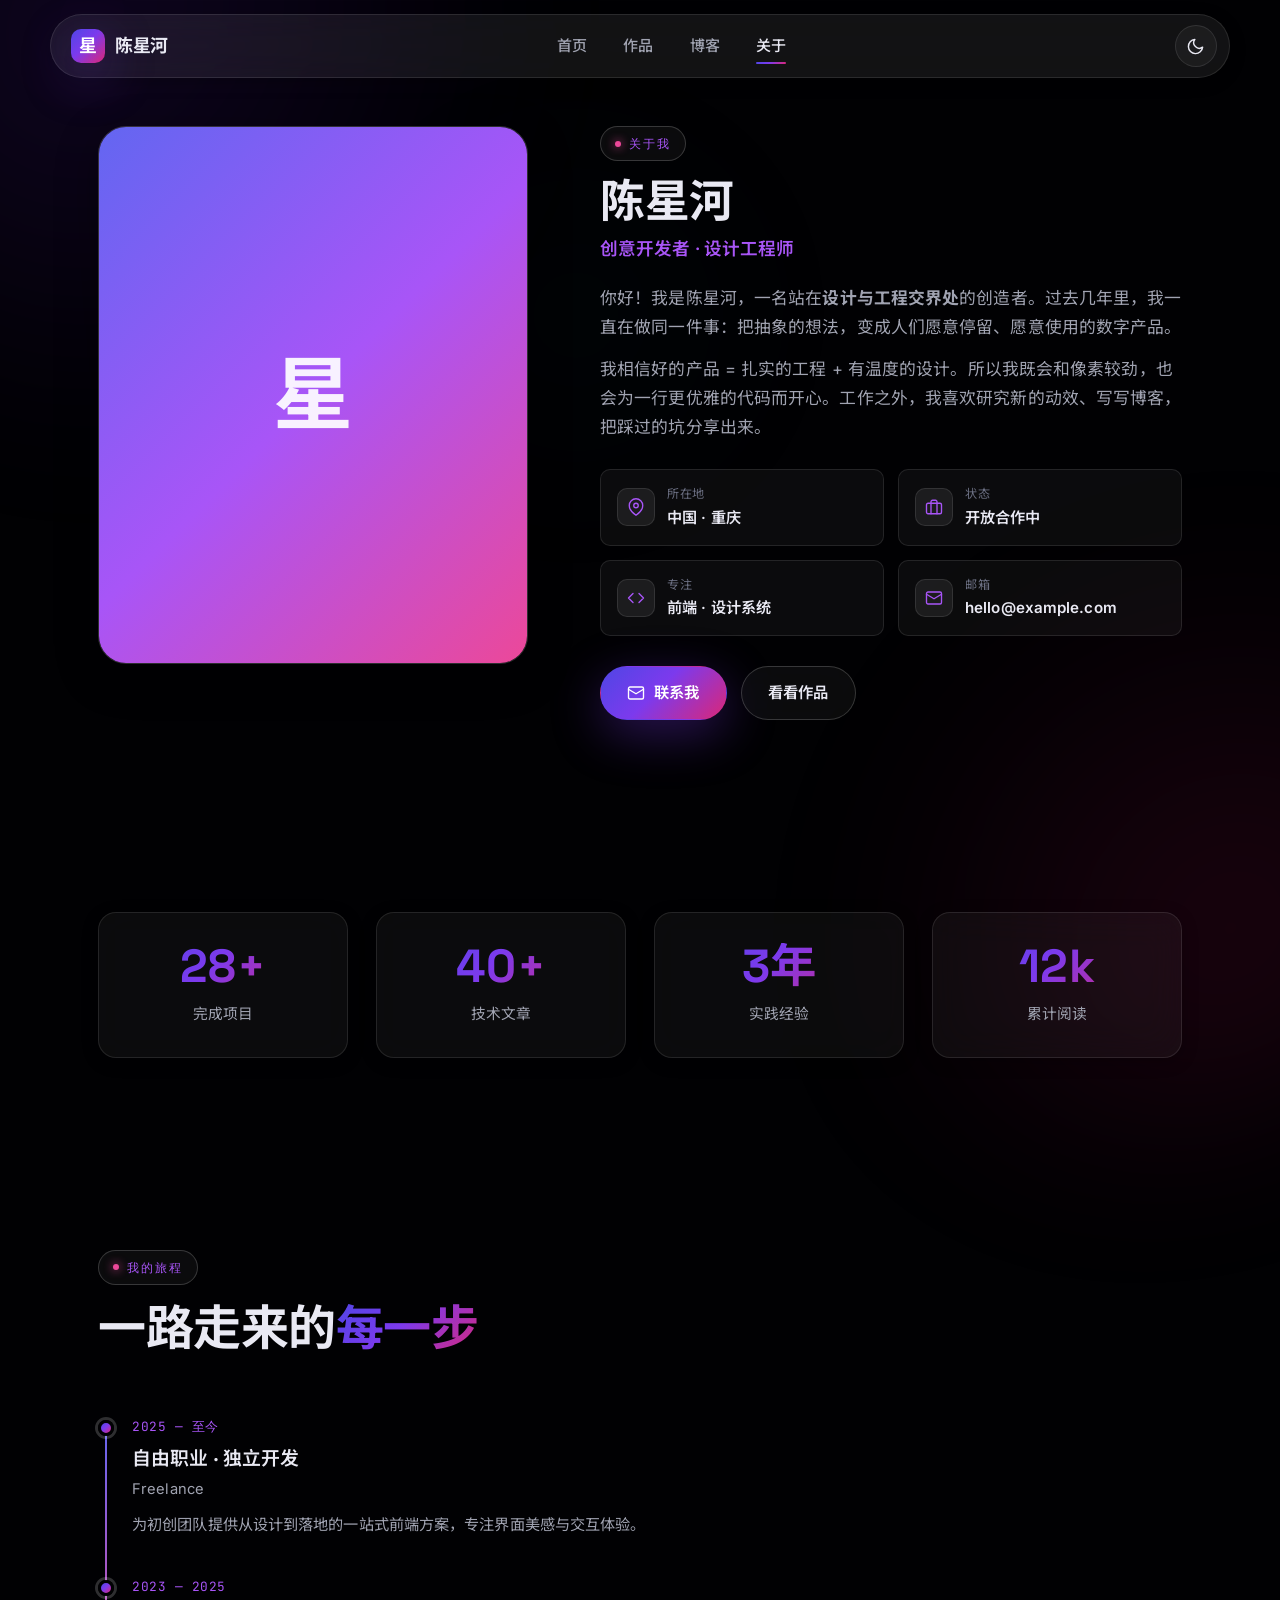
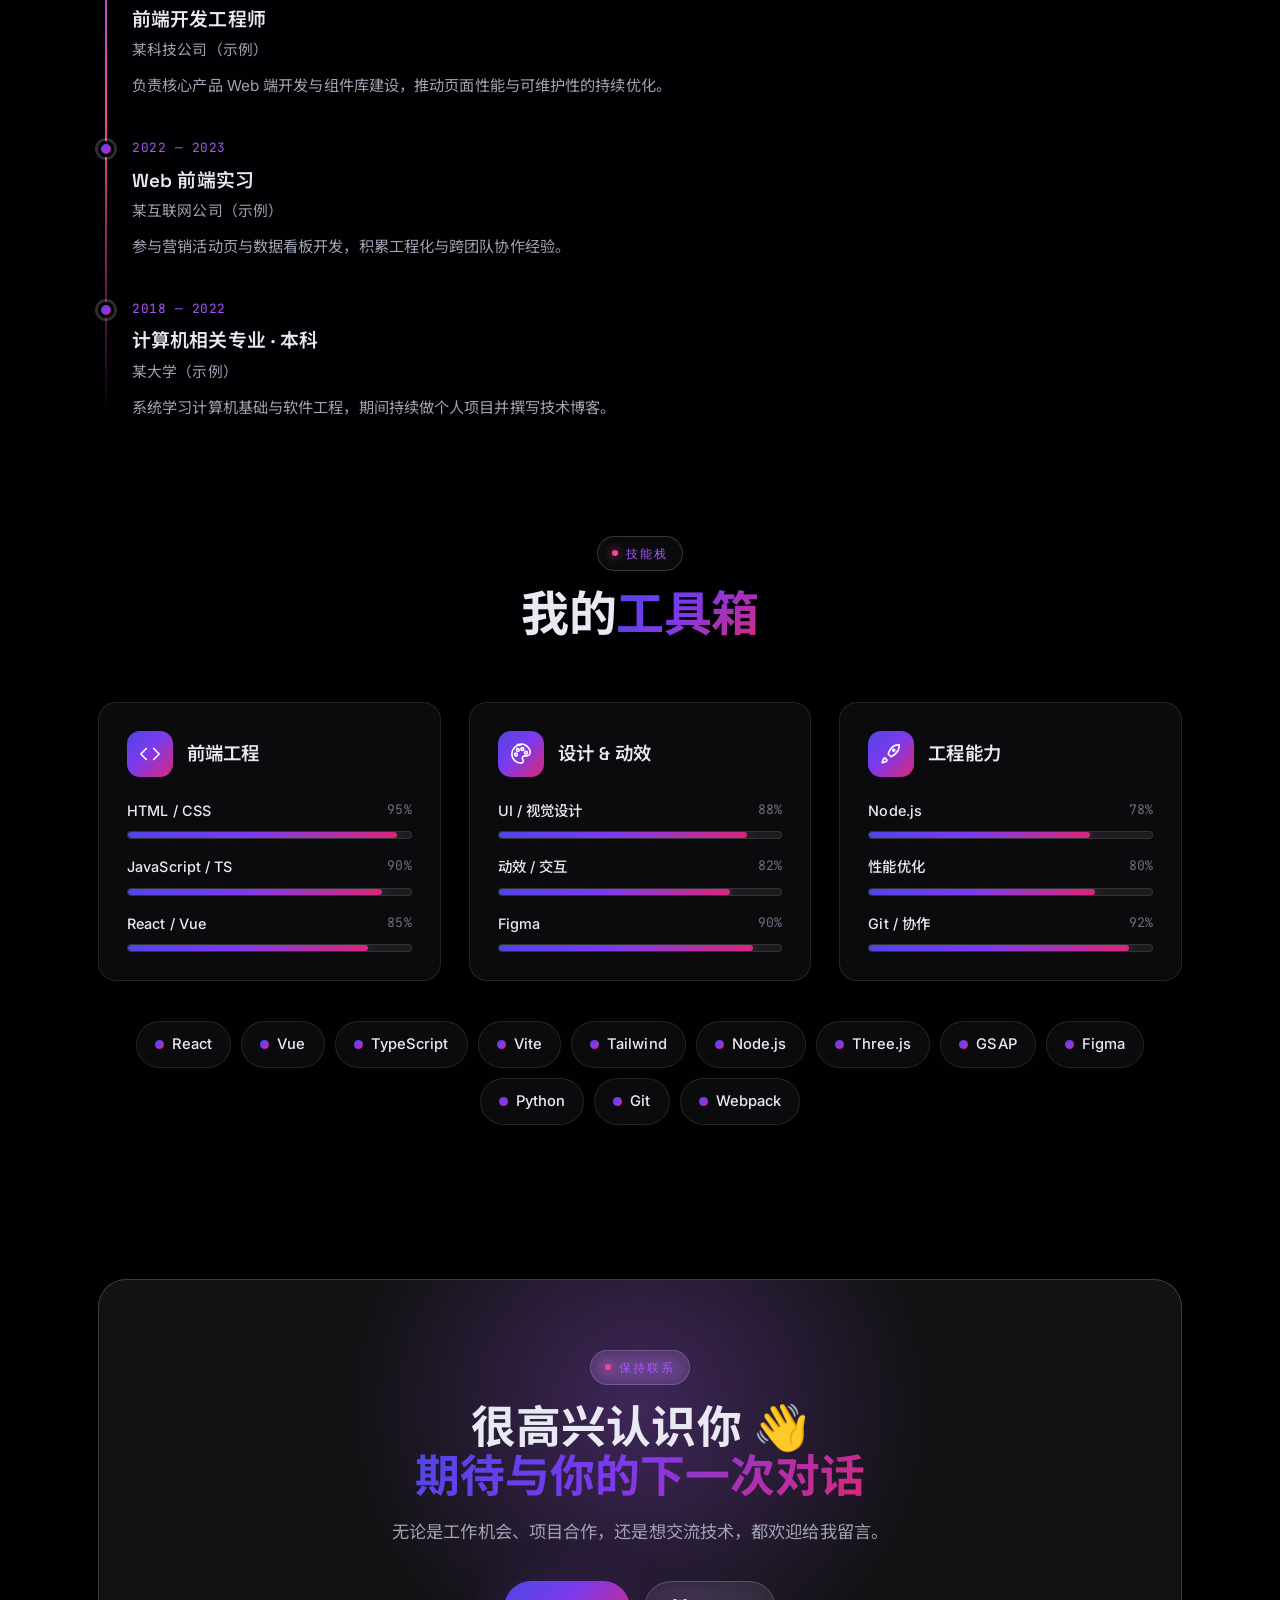
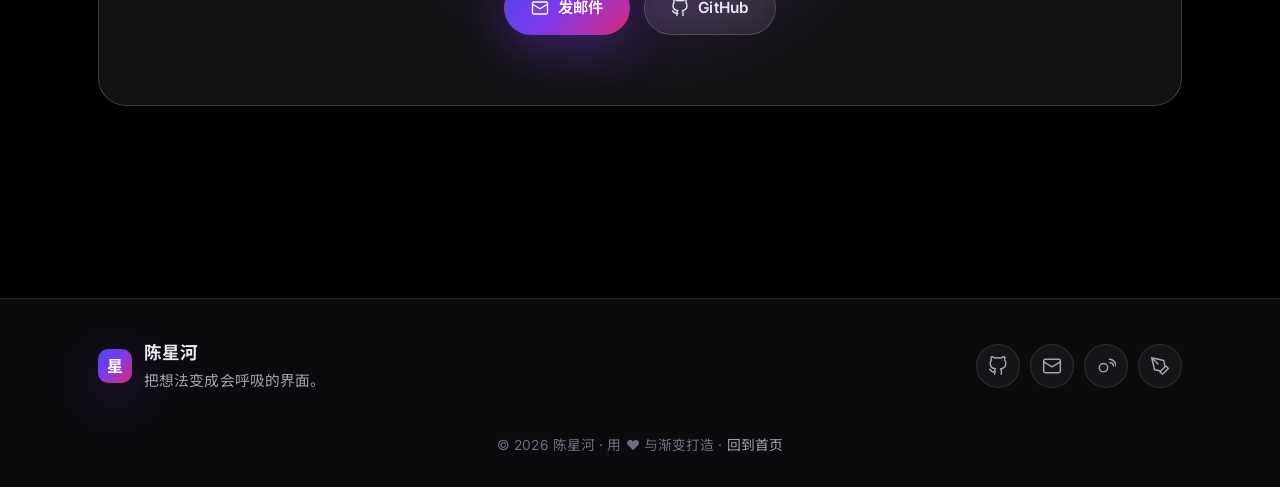
==== about.html @ 420e7c17 "feat: 个人博客与作品集网站（现代渐变·毛玻璃，亮/暗双主题）" ====
<!DOCTYPE html>
<html lang="zh-CN">
<head>
  <meta charset="UTF-8" />
  <meta name="viewport" content="width=device-width, initial-scale=1.0" />
  <title>关于 · 陈星河</title>
  <meta name="description" content="关于陈星河 —— 创意开发者与设计工程师的经历、技能与故事。" />
  <link rel="icon" href="data:image/svg+xml,%3Csvg xmlns='http://www.w3.org/2000/svg' viewBox='0 0 32 32'%3E%3Cdefs%3E%3ClinearGradient id='g' x1='0' y1='0' x2='1' y2='1'%3E%3Cstop offset='0' stop-color='%236366f1'/%3E%3Cstop offset='.5' stop-color='%23a855f7'/%3E%3Cstop offset='1' stop-color='%23ec4899'/%3E%3C/linearGradient%3E%3C/defs%3E%3Crect width='32' height='32' rx='8' fill='url(%23g)'/%3E%3Cpath d='M16 7l2.3 6.2L24.5 15l-6.2 2.3L16 23.5l-2.3-6.2L7.5 15z' fill='white'/%3E%3C/svg%3E" />
  <link rel="preconnect" href="https://fonts.googleapis.com" />
  <link rel="preconnect" href="https://fonts.gstatic.com" crossorigin />
  <link href="https://fonts.googleapis.com/css2?family=Space+Grotesk:wght@400;500;600;700&family=Inter:wght@400;500;600;700&family=JetBrains+Mono:wght@400;500&family=Noto+Sans+SC:wght@400;500;700&display=swap" rel="stylesheet" />
  <link rel="stylesheet" href="css/style.css?v=3" />
  <link rel="stylesheet" href="css/components.css?v=3" />
  <script>(function(){try{if(localStorage.getItem('theme')==='light'){document.documentElement.setAttribute('data-theme','light');}}catch(e){}})();</script>
</head>
<body>
  <main>
    <!-- ============ 简介 ============ -->
    <section class="section page-top">
      <div class="container">
        <div class="about-grid">
          <div class="avatar-wrap reveal">
            <div class="avatar-bg"></div>
            <div class="avatar-glyph">星</div>
          </div>
          <div class="reveal" data-delay="1">
            <span class="eyebrow">关于我</span>
            <h1 class="about-name" style="margin-top:16px">陈星河</h1>
            <div class="about-role">创意开发者 · 设计工程师</div>
            <div class="about-bio">
              <p>你好！我是陈星河，一名站在<strong>设计与工程交界处</strong>的创造者。过去几年里，我一直在做同一件事：把抽象的想法，变成人们愿意停留、愿意使用的数字产品。</p>
              <p>我相信好的产品 = 扎实的工程 + 有温度的设计。所以我既会和像素较劲，也会为一行更优雅的代码而开心。工作之外，我喜欢研究新的动效、写写博客，把踩过的坑分享出来。</p>
            </div>
            <div class="about-facts">
              <div class="fact">
                <span class="fact-ico"><svg viewBox="0 0 24 24" fill="none" stroke="currentColor" stroke-width="1.8" stroke-linecap="round" stroke-linejoin="round"><path d="M21 10c0 7-9 13-9 13s-9-6-9-13a9 9 0 0118 0z"/><circle cx="12" cy="10" r="3"/></svg></span>
                <div><div class="fact-label">所在地</div><div class="fact-value">中国 · 重庆</div></div>
              </div>
              <div class="fact">
                <span class="fact-ico"><svg viewBox="0 0 24 24" fill="none" stroke="currentColor" stroke-width="1.8" stroke-linecap="round" stroke-linejoin="round"><rect x="2" y="7" width="20" height="14" rx="2"/><path d="M16 21V5a2 2 0 00-2-2h-4a2 2 0 00-2 2v16"/></svg></span>
                <div><div class="fact-label">状态</div><div class="fact-value">开放合作中</div></div>
              </div>
              <div class="fact">
                <span class="fact-ico"><svg viewBox="0 0 24 24" fill="none" stroke="currentColor" stroke-width="1.8" stroke-linecap="round" stroke-linejoin="round"><path d="M16 18l6-6-6-6M8 6l-6 6 6 6"/></svg></span>
                <div><div class="fact-label">专注</div><div class="fact-value">前端 · 设计系统</div></div>
              </div>
              <div class="fact">
                <span class="fact-ico"><svg viewBox="0 0 24 24" fill="none" stroke="currentColor" stroke-width="1.8" stroke-linecap="round" stroke-linejoin="round"><rect x="2" y="4" width="20" height="16" rx="2"/><path d="M22 7l-10 6L2 7"/></svg></span>
                <div><div class="fact-label">邮箱</div><div class="fact-value">hello@example.com</div></div>
              </div>
            </div>
            <div class="hero__cta" style="margin-top:30px">
              <a class="btn btn--primary" href="mailto:hello@example.com">
                <svg viewBox="0 0 24 24" fill="none" stroke="currentColor" stroke-width="1.8" stroke-linecap="round" stroke-linejoin="round"><rect x="2" y="4" width="20" height="16" rx="2"/><path d="M22 7l-10 6L2 7"/></svg>
                联系我
              </a>
              <a class="btn btn--ghost" href="projects.html">看看作品</a>
            </div>
          </div>
        </div>
      </div>
    </section>

    <!-- ============ 数据 ============ -->
    <section class="section section--tight">
      <div class="container">
        <div class="stats" id="stats"></div>
      </div>
    </section>

    <!-- ============ 经历时间线 ============ -->
    <section class="section">
      <div class="container">
        <div class="section-head">
          <span class="eyebrow reveal">我的旅程</span>
          <h2 class="section-title reveal" data-delay="1">一路走来的<span class="text-grad">每一步</span></h2>
        </div>
        <div class="timeline" id="timeline"></div>
      </div>
    </section>

    <!-- ============ 技能 ============ -->
    <section class="section section--tight" style="padding-top:0">
      <div class="container">
        <div class="section-head center">
          <span class="eyebrow reveal">技能栈</span>
          <h2 class="section-title reveal" data-delay="1">我的<span class="text-grad">工具箱</span></h2>
        </div>
        <div class="grid grid--3" id="skills"></div>
        <div class="chip-cloud reveal" id="stack" style="margin-top:40px;justify-content:center"></div>
      </div>
    </section>

    <!-- ============ 联系 CTA ============ -->
    <section class="section section--tight">
      <div class="container">
        <div class="cta-card reveal">
          <span class="eyebrow">保持联系</span>
          <h2 class="cta-card__title" style="margin-top:18px">很高兴认识你 👋<br /><span class="text-grad">期待与你的下一次对话</span></h2>
          <p class="cta-card__sub">无论是工作机会、项目合作，还是想交流技术，都欢迎给我留言。</p>
          <div class="cta-card__actions">
            <a class="btn btn--primary" href="mailto:hello@example.com">
              <svg viewBox="0 0 24 24" fill="none" stroke="currentColor" stroke-width="1.8" stroke-linecap="round" stroke-linejoin="round"><rect x="2" y="4" width="20" height="16" rx="2"/><path d="M22 7l-10 6L2 7"/></svg>
              发邮件
            </a>
            <a class="btn btn--ghost" href="https://github.com" target="_blank" rel="noopener">
              <svg viewBox="0 0 24 24" fill="none" stroke="currentColor" stroke-width="1.8" stroke-linecap="round" stroke-linejoin="round"><path d="M9 19c-5 1.5-5-2.5-7-3m14 6v-3.9a3.4 3.4 0 00-.9-2.6c3-.3 6.2-1.5 6.2-6.7A5.2 5.2 0 0019.9 5 4.9 4.9 0 0019.8 1S18.5.6 15.5 2.5a13.4 13.4 0 00-7 0C5.5.6 4.2 1 4.2 1A4.9 4.9 0 004.1 5 5.2 5.2 0 002.7 8.6c0 5.2 3.2 6.4 6.2 6.7a3.4 3.4 0 00-.9 2.6V22"/></svg>
              GitHub
            </a>
          </div>
        </div>
      </div>
    </section>
  </main>

  <script src="js/data.js"></script>
  <script src="js/main.js"></script>
</body>
</html>
---- css/style.css ----
/* ============================================================
   style.css — 核心：设计令牌 / 基础 / 布局 / 背景 / 导航 / 页脚 / 动效
   主题：现代渐变 · 毛玻璃（Glassmorphism）
   ============================================================ */

/* ---------- 设计令牌（默认：暗色） ---------- */
:root {
  /* 品牌渐变 */
  --grad: linear-gradient(135deg, #4f46e5 0%, #7c3aed 45%, #db2777 100%);
  --grad-soft: linear-gradient(135deg, #6366f1 0%, #a855f7 50%, #ec4899 100%);
  --c-indigo: #6366f1;
  --c-violet: #a855f7;
  --c-pink: #ec4899;
  --c-cyan: #22d3ee;

  /* 背景 */
  --bg: #010103;
  --bg-2: #06060a;

  /* 文字 */
  --text: #e9e9f3;
  --text-muted: #a0a3b1;
  --text-dim: #6b6f82;

  /* 玻璃 */
  --glass-bg: rgba(255, 255, 255, 0.045);
  --glass-bg-strong: rgba(255, 255, 255, 0.07);
  --glass-border: rgba(255, 255, 255, 0.10);
  --glass-border-strong: rgba(255, 255, 255, 0.18);
  --glass-blur: 18px;

  /* 阴影 */
  --shadow-sm: 0 4px 16px rgba(0, 0, 0, 0.25);
  --shadow-md: 0 12px 40px rgba(0, 0, 0, 0.35);
  --shadow-glow: 0 14px 50px rgba(124, 58, 237, 0.35);

  /* 形状 */
  --radius-sm: 10px;
  --radius: 18px;
  --radius-lg: 28px;
  --radius-pill: 999px;

  /* 间距与节奏 */
  --container: 1180px;
  --gutter: clamp(20px, 5vw, 48px);
  --section-y: clamp(64px, 9vw, 130px);

  /* 字体 */
  --font-display: "Space Grotesk", "Noto Sans SC", system-ui, -apple-system, "Segoe UI", sans-serif;
  --font-body: "Inter", "Noto Sans SC", system-ui, -apple-system, "Segoe UI", "PingFang SC", "Microsoft YaHei", sans-serif;
  --font-mono: "JetBrains Mono", ui-monospace, "SFMono-Regular", Menlo, Consolas, monospace;

  /* 过渡 */
  --ease: cubic-bezier(0.22, 1, 0.36, 1);
  --t-fast: 0.18s var(--ease);
  --t: 0.32s var(--ease);
  --t-slow: 0.6s var(--ease);

  color-scheme: dark;
}

/* ---------- 浅色主题 ---------- */
[data-theme="light"] {
  --bg: #e6e6ec;
  --bg-2: #dadbe2;
  --text: #21232e;
  --text-muted: #565a68;
  --text-dim: #888d9b;

  --glass-bg: rgba(255, 255, 255, 0.48);
  --glass-bg-strong: rgba(255, 255, 255, 0.64);
  --glass-border: rgba(255, 255, 255, 0.75);
  --glass-border-strong: rgba(90, 80, 120, 0.18);

  --shadow-sm: 0 4px 16px rgba(60, 60, 90, 0.10);
  --shadow-md: 0 16px 44px rgba(60, 60, 90, 0.14);
  --shadow-glow: 0 16px 50px rgba(110, 90, 150, 0.18);

  color-scheme: light;
}

/* ---------- 重置 ---------- */
*,
*::before,
*::after { box-sizing: border-box; }

* { margin: 0; padding: 0; }

html { scroll-behavior: smooth; -webkit-text-size-adjust: 100%; }

@media (prefers-reduced-motion: reduce) {
  html { scroll-behavior: auto; }
  *, *::before, *::after {
    animation-duration: 0.001ms !important;
    animation-iteration-count: 1 !important;
    transition-duration: 0.001ms !important;
  }
}

body {
  font-family: var(--font-body);
  color: var(--text);
  background: var(--bg);
  line-height: 1.7;
  font-size: 16px;
  letter-spacing: 0.1px;
  -webkit-font-smoothing: antialiased;
  text-rendering: optimizeLegibility;
  min-height: 100vh;
  overflow-x: hidden;
}

img, svg { display: block; max-width: 100%; }
a { color: inherit; text-decoration: none; }
ul, ol { list-style: none; }
button { font: inherit; color: inherit; cursor: pointer; border: none; background: none; }
input, textarea { font: inherit; color: inherit; }

::selection { background: rgba(168, 85, 247, 0.35); color: #fff; }

/* 滚动条 */
::-webkit-scrollbar { width: 11px; height: 11px; }
::-webkit-scrollbar-track { background: transparent; }
::-webkit-scrollbar-thumb {
  background: linear-gradient(var(--c-violet), var(--c-pink));
  border-radius: 999px;
  border: 3px solid var(--bg);
}

/* ---------- 极光背景（无需额外标记） ---------- */
body::before,
body::after {
  content: "";
  position: fixed;
  z-index: -2;
  border-radius: 50%;
  filter: blur(90px);
  opacity: 0.16;
  pointer-events: none;
  will-change: transform;
}
body::before {
  width: 60vw; height: 60vw;
  top: -18vw; left: -12vw;
  background: radial-gradient(circle at 30% 30%, #6d28d9, transparent 62%);
  animation: drift-a 22s var(--ease) infinite alternate;
}
body::after {
  width: 55vw; height: 55vw;
  bottom: -20vw; right: -14vw;
  background: radial-gradient(circle at 70% 70%, #be185d, transparent 60%);
  animation: drift-b 26s var(--ease) infinite alternate;
}
/* 第三团光（青色），由 .aurora 元素承载 */
.aurora {
  position: fixed;
  z-index: -2;
  top: 35%; left: 45%;
  width: 42vw; height: 42vw;
  transform: translate(-50%, -50%);
  border-radius: 50%;
  background: radial-gradient(circle, rgba(13, 148, 161, 0.42), transparent 60%);
  filter: blur(100px);
  opacity: 0.1;
  pointer-events: none;
  animation: drift-c 30s var(--ease) infinite alternate;
}
[data-theme="light"] body::before { opacity: 0.32; background: radial-gradient(circle at 30% 30%, #a39cc0, transparent 62%); }
[data-theme="light"] body::after  { opacity: 0.28; background: radial-gradient(circle at 70% 70%, #c7b2c2, transparent 60%); }
[data-theme="light"] .aurora { opacity: 0.18; }

@keyframes drift-a { to { transform: translate(8vw, 10vh) scale(1.12); } }
@keyframes drift-b { to { transform: translate(-7vw, -8vh) scale(1.15); } }
@keyframes drift-c { to { transform: translate(-50%, -50%) translate(6vw, -6vh) scale(1.2); } }

/* ---------- 布局工具 ---------- */
.container {
  width: 100%;
  max-width: var(--container);
  margin-inline: auto;
  padding-inline: var(--gutter);
}
.section { padding-block: var(--section-y); position: relative; }
.section--tight { padding-block: clamp(40px, 6vw, 80px); }

.stack > * + * { margin-top: 1rem; }
.text-grad {
  background: var(--grad);
  -webkit-background-clip: text;
  background-clip: text;
  color: transparent;
}
.center { text-align: center; }
.muted { color: var(--text-muted); }

/* 区块标题 */
.eyebrow {
  display: inline-flex;
  align-items: center;
  gap: 8px;
  font-family: var(--font-mono);
  font-size: 0.78rem;
  letter-spacing: 2px;
  text-transform: uppercase;
  color: var(--c-violet);
  padding: 6px 14px;
  border: 1px solid var(--glass-border-strong);
  border-radius: var(--radius-pill);
  background: var(--glass-bg);
  -webkit-backdrop-filter: blur(8px);
  backdrop-filter: blur(8px);
}
[data-theme="light"] .eyebrow { color: #7c3aed; }
.eyebrow::before {
  content: "";
  width: 6px; height: 6px; border-radius: 50%;
  background: var(--c-pink);
  box-shadow: 0 0 10px var(--c-pink);
}
.section-head { max-width: 640px; margin-bottom: clamp(36px, 5vw, 60px); }
.section-head.center { margin-inline: auto; }
.section-title {
  font-family: var(--font-display);
  font-weight: 700;
  font-size: clamp(1.9rem, 4.5vw, 3rem);
  line-height: 1.1;
  letter-spacing: -0.5px;
  margin-top: 18px;
}
.section-sub { color: var(--text-muted); margin-top: 14px; font-size: 1.05rem; }

/* ---------- 按钮 ---------- */
.btn {
  display: inline-flex;
  align-items: center;
  justify-content: center;
  gap: 9px;
  padding: 13px 26px;
  border-radius: var(--radius-pill);
  font-weight: 600;
  font-size: 0.96rem;
  letter-spacing: 0.2px;
  transition: transform var(--t), box-shadow var(--t), background var(--t), border-color var(--t);
  white-space: nowrap;
  border: 1px solid transparent;
}
.btn svg { width: 18px; height: 18px; }
.btn--primary {
  background: var(--grad);
  color: #fff;
  box-shadow: var(--shadow-glow);
}
.btn--primary:hover { transform: translateY(-3px); box-shadow: 0 20px 60px rgba(168, 85, 247, 0.5); }
.btn--ghost {
  background: var(--glass-bg);
  border-color: var(--glass-border-strong);
  color: var(--text);
  -webkit-backdrop-filter: blur(var(--glass-blur));
  backdrop-filter: blur(var(--glass-blur));
}
.btn--ghost:hover { transform: translateY(-3px); background: var(--glass-bg-strong); border-color: var(--c-violet); }
.btn--sm { padding: 9px 18px; font-size: 0.88rem; }

/* 焦点可见性（无障碍） */
:focus-visible {
  outline: 2px solid var(--c-violet);
  outline-offset: 3px;
  border-radius: 4px;
}

/* ---------- 玻璃容器基类 ---------- */
.glass {
  background: var(--glass-bg);
  border: 1px solid var(--glass-border);
  -webkit-backdrop-filter: blur(var(--glass-blur));
  backdrop-filter: blur(var(--glass-blur));
  border-radius: var(--radius);
  box-shadow: var(--shadow-sm);
}

/* ---------- 顶部滚动进度条 ---------- */
.scroll-progress {
  position: fixed;
  top: 0; left: 0;
  height: 3px;
  width: 0%;
  background: var(--grad);
  z-index: 1000;
  transition: width 0.1s linear;
  box-shadow: 0 0 12px rgba(168, 85, 247, 0.7);
}

/* ---------- 导航栏 ---------- */
.nav {
  position: fixed;
  top: 14px; left: 50%;
  transform: translateX(-50%);
  width: min(var(--container), calc(100% - 28px));
  z-index: 900;
  display: flex;
  align-items: center;
  justify-content: space-between;
  gap: 16px;
  padding: 10px 12px 10px 20px;
  border-radius: var(--radius-pill);
  background: var(--glass-bg-strong);
  border: 1px solid var(--glass-border);
  -webkit-backdrop-filter: blur(22px);
  backdrop-filter: blur(22px);
  box-shadow: var(--shadow-sm);
  transition: box-shadow var(--t), background var(--t), top var(--t);
}
.nav.is-scrolled { box-shadow: var(--shadow-md); }
.nav__brand {
  display: inline-flex;
  align-items: center;
  gap: 10px;
  font-family: var(--font-display);
  font-weight: 700;
  font-size: 1.12rem;
  letter-spacing: -0.3px;
}
.nav__logo {
  width: 34px; height: 34px;
  border-radius: 10px;
  background: var(--grad);
  display: grid; place-items: center;
  color: #fff; font-weight: 700;
  box-shadow: var(--shadow-glow);
  flex: none;
}
.nav__links {
  display: flex;
  align-items: center;
  gap: 4px;
}
.nav__links a {
  padding: 8px 16px;
  border-radius: var(--radius-pill);
  color: var(--text-muted);
  font-weight: 500;
  font-size: 0.94rem;
  transition: color var(--t-fast), background var(--t-fast);
  position: relative;
}
.nav__links a:hover { color: var(--text); background: var(--glass-bg); }
.nav__links a.is-active { color: var(--text); }
.nav__links a.is-active::after {
  content: "";
  position: absolute;
  left: 16px; right: 16px; bottom: 3px;
  height: 2px; border-radius: 2px;
  background: var(--grad);
}
.nav__actions { display: flex; align-items: center; gap: 8px; }

/* 主题切换按钮 */
.theme-toggle {
  width: 42px; height: 42px;
  border-radius: 50%;
  display: grid; place-items: center;
  background: var(--glass-bg);
  border: 1px solid var(--glass-border);
  transition: transform var(--t), background var(--t), border-color var(--t);
}
.theme-toggle:hover { transform: rotate(20deg) scale(1.05); border-color: var(--c-violet); }
.theme-toggle svg { width: 19px; height: 19px; }
.theme-toggle .icon-sun { display: none; }
[data-theme="light"] .theme-toggle .icon-sun { display: block; }
[data-theme="light"] .theme-toggle .icon-moon { display: none; }

/* 汉堡菜单（移动端） */
.nav__burger {
  display: none;
  width: 42px; height: 42px;
  border-radius: 50%;
  place-items: center;
  background: var(--glass-bg);
  border: 1px solid var(--glass-border);
}
.nav__burger span {
  display: block; width: 18px; height: 2px;
  background: var(--text); border-radius: 2px;
  transition: transform var(--t), opacity var(--t);
}
.nav__burger span + span { margin-top: 4px; }
.nav.is-open .nav__burger span:nth-child(1) { transform: translateY(6px) rotate(45deg); }
.nav.is-open .nav__burger span:nth-child(2) { opacity: 0; }
.nav.is-open .nav__burger span:nth-child(3) { transform: translateY(-6px) rotate(-45deg); }

/* ---------- 页脚 ---------- */
.footer {
  margin-top: var(--section-y);
  border-top: 1px solid var(--glass-border);
  background: var(--glass-bg);
  -webkit-backdrop-filter: blur(var(--glass-blur));
  backdrop-filter: blur(var(--glass-blur));
}
.footer__inner {
  display: flex;
  flex-wrap: wrap;
  align-items: center;
  justify-content: space-between;
  gap: 24px;
  padding-block: 40px;
}
.footer__brand { display: flex; align-items: center; gap: 12px; }
.footer__tagline { color: var(--text-muted); font-size: 0.92rem; max-width: 360px; }
.socials { display: flex; gap: 10px; }
.socials a {
  width: 44px; height: 44px;
  border-radius: 50%;
  display: grid; place-items: center;
  background: var(--glass-bg);
  border: 1px solid var(--glass-border);
  color: var(--text-muted);
  transition: transform var(--t), color var(--t), border-color var(--t), background var(--t);
}
.socials a:hover { transform: translateY(-4px); color: #fff; background: var(--grad); border-color: transparent; }
.socials svg { width: 20px; height: 20px; }
.footer__bottom {
  text-align: center;
  padding-bottom: 30px;
  color: var(--text-dim);
  font-size: 0.86rem;
}
.footer__bottom a { color: var(--text-muted); }
.footer__bottom a:hover { color: var(--c-violet); }

/* ---------- 返回顶部 ---------- */
.to-top {
  position: fixed;
  right: 22px; bottom: 22px;
  width: 48px; height: 48px;
  border-radius: 50%;
  display: grid; place-items: center;
  background: var(--grad);
  color: #fff;
  box-shadow: var(--shadow-glow);
  z-index: 800;
  opacity: 0;
  transform: translateY(20px) scale(0.8);
  pointer-events: none;
  transition: opacity var(--t), transform var(--t);
}
.to-top.is-visible { opacity: 1; transform: translateY(0) scale(1); pointer-events: auto; }
.to-top:hover { transform: translateY(-3px) scale(1.05); }
.to-top svg { width: 20px; height: 20px; }

/* ---------- 滚动揭示动效 ---------- */
.reveal {
  opacity: 0;
  transform: translateY(28px);
  transition: opacity 0.7s var(--ease), transform 0.7s var(--ease);
}
.reveal.is-visible { opacity: 1; transform: none; }
.reveal[data-delay="1"] { transition-delay: 0.08s; }
.reveal[data-delay="2"] { transition-delay: 0.16s; }
.reveal[data-delay="3"] { transition-delay: 0.24s; }
.reveal[data-delay="4"] { transition-delay: 0.32s; }
.reveal[data-delay="5"] { transition-delay: 0.40s; }

/* ---------- 通用网格 ---------- */
.grid { display: grid; gap: clamp(18px, 2.5vw, 28px); }
.grid--2 { grid-template-columns: repeat(2, 1fr); }
.grid--3 { grid-template-columns: repeat(3, 1fr); }
.grid--auto { grid-template-columns: repeat(auto-fill, minmax(300px, 1fr)); }

/* ---------- 响应式 ---------- */
@media (max-width: 860px) {
  .nav__links {
    position: absolute;
    top: calc(100% + 12px);
    left: 0; right: 0;
    flex-direction: column;
    align-items: stretch;
    gap: 4px;
    padding: 14px;
    border-radius: var(--radius);
    background: var(--glass-bg-strong);
    border: 1px solid var(--glass-border);
    -webkit-backdrop-filter: blur(22px);
    backdrop-filter: blur(22px);
    box-shadow: var(--shadow-md);
    opacity: 0;
    transform: translateY(-10px);
    pointer-events: none;
    transition: opacity var(--t), transform var(--t);
  }
  .nav.is-open .nav__links { opacity: 1; transform: none; pointer-events: auto; }
  .nav__links a { padding: 12px 16px; }
  .nav__links a.is-active::after { display: none; }
  .nav__burger { display: grid; }
  .grid--2, .grid--3 { grid-template-columns: 1fr; }
}

@media (max-width: 560px) {
  .nav { padding: 8px 10px 8px 16px; }
  .nav__brand span { font-size: 1rem; }
  .footer__inner { flex-direction: column; align-items: flex-start; }
}
---- css/components.css ----
/* ============================================================
   components.css — 组件：Hero / 卡片 / 技能 / 时间线 / 统计 / 文章
   依赖 style.css 的设计令牌（:root 变量）
   ============================================================ */

/* ---------- 页面顶部留白（避开固定导航） ---------- */
.page-top { padding-top: clamp(96px, 14vh, 150px); }

/* ============================================================
   HERO
   ============================================================ */
.hero {
  position: relative;
  padding-top: clamp(120px, 18vh, 200px);
  padding-bottom: clamp(60px, 9vw, 120px);
  overflow: hidden;
}
.hero__grid {
  display: grid;
  grid-template-columns: 1.05fr 0.95fr;
  align-items: center;
  gap: clamp(36px, 6vw, 80px);
}
.hero__badge {
  display: inline-flex;
  align-items: center;
  gap: 9px;
  padding: 7px 16px;
  border-radius: var(--radius-pill);
  background: var(--glass-bg);
  border: 1px solid var(--glass-border-strong);
  -webkit-backdrop-filter: blur(10px);
  backdrop-filter: blur(10px);
  font-size: 0.86rem;
  color: var(--text-muted);
  margin-bottom: 24px;
}
.hero__badge .dot {
  width: 8px; height: 8px; border-radius: 50%;
  background: #34d399;
  box-shadow: 0 0 0 0 rgba(52, 211, 153, 0.6);
  animation: pulse 2.4s infinite;
}
@keyframes pulse {
  0%   { box-shadow: 0 0 0 0 rgba(52, 211, 153, 0.55); }
  70%  { box-shadow: 0 0 0 9px rgba(52, 211, 153, 0); }
  100% { box-shadow: 0 0 0 0 rgba(52, 211, 153, 0); }
}
.hero__title {
  font-family: var(--font-display);
  font-weight: 700;
  font-size: clamp(2.6rem, 7vw, 5rem);
  line-height: 1.04;
  letter-spacing: -1.5px;
}
.hero__title .line { display: block; }
.hero__lead {
  margin-top: 26px;
  font-size: clamp(1.05rem, 2.2vw, 1.28rem);
  color: var(--text-muted);
  max-width: 30ch;
}
.hero__cta { margin-top: 38px; display: flex; flex-wrap: wrap; gap: 14px; }
.hero__meta {
  margin-top: 44px;
  display: flex;
  flex-wrap: wrap;
  gap: clamp(22px, 4vw, 48px);
}
.hero__meta .stat-num {
  font-family: var(--font-display);
  font-weight: 700;
  font-size: clamp(1.7rem, 3.4vw, 2.3rem);
  line-height: 1;
}
.hero__meta .stat-label {
  margin-top: 6px;
  font-size: 0.82rem;
  color: var(--text-dim);
  text-transform: uppercase;
  letter-spacing: 1.2px;
}

/* 右侧悬浮玻璃卡群 */
.hero__visual { position: relative; min-height: 420px; }
.hero__orb {
  position: absolute;
  inset: 8% 12%;
  border-radius: 50%;
  background: var(--grad-soft);
  filter: blur(8px);
  opacity: 0.5;
  animation: floaty 7s ease-in-out infinite;
}
.float-card {
  position: absolute;
  padding: 18px 20px;
  border-radius: var(--radius);
  background: var(--glass-bg-strong);
  border: 1px solid var(--glass-border-strong);
  -webkit-backdrop-filter: blur(var(--glass-blur));
  backdrop-filter: blur(var(--glass-blur));
  box-shadow: var(--shadow-md);
  animation: floaty 6s ease-in-out infinite;
}
.float-card .fc-row { display: flex; align-items: center; gap: 12px; }
.float-card .fc-ico {
  width: 40px; height: 40px; border-radius: 11px;
  display: grid; place-items: center;
  background: var(--grad);
  color: #fff; flex: none;
}
.float-card .fc-ico svg { width: 20px; height: 20px; }
.float-card .fc-title { font-weight: 600; font-size: 0.96rem; }
.float-card .fc-sub { font-size: 0.8rem; color: var(--text-muted); }
.float-card--a { top: 4%;  left: 2%;  animation-delay: 0s; }
.float-card--b { top: 40%; right: 0;  animation-delay: 1.4s; }
.float-card--c { bottom: 4%; left: 14%; animation-delay: 0.7s; }
.float-card .spark {
  display: flex; align-items: flex-end; gap: 4px; height: 34px; margin-top: 4px;
}
.float-card .spark i {
  width: 6px; border-radius: 3px;
  background: var(--grad);
  animation: bar 1.6s var(--ease) infinite alternate;
}
.float-card .spark i:nth-child(1){ height: 40%; animation-delay: 0s; }
.float-card .spark i:nth-child(2){ height: 70%; animation-delay: .15s; }
.float-card .spark i:nth-child(3){ height: 50%; animation-delay: .3s; }
.float-card .spark i:nth-child(4){ height: 95%; animation-delay: .45s; }
.float-card .spark i:nth-child(5){ height: 65%; animation-delay: .6s; }
@keyframes bar { to { transform: scaleY(0.55); } }
@keyframes floaty {
  0%, 100% { transform: translateY(0); }
  50% { transform: translateY(-16px); }
}

/* ============================================================
   通用卡片悬浮高光
   ============================================================ */
.card-hover {
  transition: transform var(--t), box-shadow var(--t), border-color var(--t), background var(--t);
}
.card-hover:hover {
  transform: translateY(-6px);
  box-shadow: var(--shadow-md);
  border-color: var(--glass-border-strong);
}

/* ============================================================
   项目卡片
   ============================================================ */
.project-card {
  display: flex;
  flex-direction: column;
  overflow: hidden;
  background: var(--glass-bg);
  border: 1px solid var(--glass-border);
  -webkit-backdrop-filter: blur(var(--glass-blur));
  backdrop-filter: blur(var(--glass-blur));
  border-radius: var(--radius-lg);
  box-shadow: var(--shadow-sm);
}
.project-card__media {
  position: relative;
  aspect-ratio: 16 / 10;
  display: grid;
  place-items: center;
  overflow: hidden;
  border-bottom: 1px solid var(--glass-border);
}
.project-card__media .cover {
  position: absolute;
  inset: 0;
  opacity: 0.92;
  transition: transform var(--t-slow);
}
.project-card:hover .project-card__media .cover { transform: scale(1.06); }
.project-card__media .glyph {
  position: relative;
  font-family: var(--font-display);
  font-weight: 700;
  font-size: 2.4rem;
  color: #fff;
  mix-blend-mode: overlay;
  letter-spacing: 1px;
}
.project-card__feat {
  position: absolute;
  top: 12px; left: 12px;
  padding: 5px 12px;
  border-radius: var(--radius-pill);
  font-size: 0.74rem;
  font-weight: 600;
  letter-spacing: 0.5px;
  background: rgba(0, 0, 0, 0.42);
  color: #fff;
  -webkit-backdrop-filter: blur(8px);
  backdrop-filter: blur(8px);
  border: 1px solid rgba(255, 255, 255, 0.25);
}
.project-card__body { padding: 24px; display: flex; flex-direction: column; flex: 1; }
.project-card__cat {
  font-family: var(--font-mono);
  font-size: 0.76rem;
  letter-spacing: 1px;
  text-transform: uppercase;
  color: var(--c-violet);
}
[data-theme="light"] .project-card__cat { color: #7c3aed; }
.project-card__title {
  font-family: var(--font-display);
  font-weight: 600;
  font-size: 1.3rem;
  margin-top: 8px;
  line-height: 1.25;
}
.project-card__desc {
  color: var(--text-muted);
  font-size: 0.95rem;
  margin-top: 10px;
  flex: 1;
}
.project-card__foot {
  margin-top: 20px;
  display: flex;
  align-items: center;
  justify-content: space-between;
  gap: 12px;
}
.tag-row { display: flex; flex-wrap: wrap; gap: 7px; }
.tag {
  font-size: 0.76rem;
  padding: 5px 11px;
  border-radius: var(--radius-pill);
  background: var(--glass-bg);
  border: 1px solid var(--glass-border);
  color: var(--text-muted);
}
.project-card__link {
  display: inline-flex;
  align-items: center;
  gap: 6px;
  font-weight: 600;
  font-size: 0.9rem;
  color: var(--text);
  white-space: nowrap;
}
.project-card__link svg { width: 16px; height: 16px; transition: transform var(--t-fast); }
.project-card:hover .project-card__link svg { transform: translate(3px, -3px); }

/* ============================================================
   博客文章卡片
   ============================================================ */
.post-card {
  display: flex;
  flex-direction: column;
  padding: 26px;
  background: var(--glass-bg);
  border: 1px solid var(--glass-border);
  -webkit-backdrop-filter: blur(var(--glass-blur));
  backdrop-filter: blur(var(--glass-blur));
  border-radius: var(--radius-lg);
  box-shadow: var(--shadow-sm);
  height: 100%;
}
.post-card__meta {
  display: flex;
  align-items: center;
  gap: 12px;
  font-size: 0.82rem;
  color: var(--text-dim);
}
.post-card__cat {
  padding: 4px 12px;
  border-radius: var(--radius-pill);
  background: var(--grad);
  color: #fff;
  font-weight: 600;
  font-size: 0.74rem;
}
.post-card__title {
  font-family: var(--font-display);
  font-weight: 600;
  font-size: 1.32rem;
  line-height: 1.3;
  margin-top: 16px;
  transition: color var(--t-fast);
}
.post-card:hover .post-card__title { color: var(--c-violet); }
[data-theme="light"] .post-card:hover .post-card__title { color: #7c3aed; }
.post-card__excerpt {
  color: var(--text-muted);
  font-size: 0.95rem;
  margin-top: 12px;
  flex: 1;
}
.post-card__foot {
  margin-top: 22px;
  padding-top: 18px;
  border-top: 1px solid var(--glass-border);
  display: flex;
  align-items: center;
  justify-content: space-between;
}
.post-card__read {
  display: inline-flex;
  align-items: center;
  gap: 6px;
  font-weight: 600;
  font-size: 0.9rem;
}
.post-card__read svg { width: 16px; height: 16px; transition: transform var(--t-fast); }
.post-card:hover .post-card__read svg { transform: translateX(4px); }

/* 头条大卡（博客页首篇） */
.post-feature {
  display: grid;
  grid-template-columns: 1.1fr 1fr;
  gap: 0;
  overflow: hidden;
  border-radius: var(--radius-lg);
  background: var(--glass-bg);
  border: 1px solid var(--glass-border);
  -webkit-backdrop-filter: blur(var(--glass-blur));
  backdrop-filter: blur(var(--glass-blur));
  box-shadow: var(--shadow-md);
}
.post-feature__media {
  position: relative;
  min-height: 280px;
  display: grid; place-items: center;
  overflow: hidden;
}
.post-feature__media .glyph {
  font-family: var(--font-display);
  font-weight: 700;
  font-size: 3rem;
  color: #fff;
  mix-blend-mode: overlay;
}
.post-feature__body { padding: clamp(28px, 4vw, 48px); display: flex; flex-direction: column; justify-content: center; }
.post-feature__title {
  font-family: var(--font-display);
  font-weight: 700;
  font-size: clamp(1.6rem, 3vw, 2.3rem);
  line-height: 1.15;
  margin-top: 18px;
}
.post-feature__excerpt { color: var(--text-muted); margin-top: 16px; font-size: 1.02rem; }
.post-feature__foot { margin-top: 28px; display: flex; align-items: center; gap: 16px; }

/* ---------- 标签筛选条 ---------- */
.filter-bar {
  display: flex;
  flex-wrap: wrap;
  gap: 10px;
  margin-bottom: 40px;
}
.filter-chip {
  padding: 9px 18px;
  border-radius: var(--radius-pill);
  background: var(--glass-bg);
  border: 1px solid var(--glass-border);
  color: var(--text-muted);
  font-size: 0.9rem;
  font-weight: 500;
  transition: color var(--t-fast), background var(--t-fast), border-color var(--t-fast), transform var(--t-fast);
}
.filter-chip:hover { color: var(--text); transform: translateY(-2px); border-color: var(--glass-border-strong); }
.filter-chip.is-active {
  background: var(--grad);
  color: #fff;
  border-color: transparent;
  box-shadow: var(--shadow-glow);
}

/* ============================================================
   技能区
   ============================================================ */
.skill-card { padding: 28px; }
.skill-card__head { display: flex; align-items: center; gap: 14px; margin-bottom: 22px; }
.skill-card__ico {
  width: 46px; height: 46px;
  border-radius: 13px;
  display: grid; place-items: center;
  background: var(--grad);
  color: #fff; flex: none;
}
.skill-card__ico svg { width: 22px; height: 22px; }
.skill-card__title { font-family: var(--font-display); font-weight: 600; font-size: 1.15rem; }
.skill {
  margin-bottom: 16px;
}
.skill:last-child { margin-bottom: 0; }
.skill__top {
  display: flex;
  justify-content: space-between;
  font-size: 0.9rem;
  margin-bottom: 8px;
}
.skill__name { font-weight: 500; }
.skill__pct { color: var(--text-dim); font-family: var(--font-mono); font-size: 0.82rem; }
.skill__track {
  height: 8px;
  border-radius: 999px;
  background: var(--glass-bg-strong);
  border: 1px solid var(--glass-border);
  overflow: hidden;
}
.skill__fill {
  height: 100%;
  width: 0;
  border-radius: 999px;
  background: var(--grad);
  box-shadow: 0 0 14px rgba(168, 85, 247, 0.5);
  transition: width 1.1s var(--ease);
}

/* 技能小标签云 */
.chip-cloud { display: flex; flex-wrap: wrap; gap: 10px; }
.chip {
  display: inline-flex;
  align-items: center;
  gap: 8px;
  padding: 10px 18px;
  border-radius: var(--radius-pill);
  background: var(--glass-bg);
  border: 1px solid var(--glass-border);
  font-size: 0.92rem;
  font-weight: 500;
  transition: transform var(--t-fast), border-color var(--t-fast), color var(--t-fast);
}
.chip:hover { transform: translateY(-3px); border-color: var(--c-violet); }
.chip .chip__dot { width: 9px; height: 9px; border-radius: 50%; background: var(--grad); flex: none; }

/* ============================================================
   统计数字
   ============================================================ */
.stats { display: grid; grid-template-columns: repeat(4, 1fr); gap: clamp(16px, 2.5vw, 28px); }
.stat-card { padding: 30px 24px; text-align: center; }
.stat-card__num {
  font-family: var(--font-display);
  font-weight: 700;
  font-size: clamp(2rem, 4vw, 2.9rem);
  line-height: 1;
  background: var(--grad);
  -webkit-background-clip: text;
  background-clip: text;
  color: transparent;
}
.stat-card__label { margin-top: 12px; color: var(--text-muted); font-size: 0.92rem; }

/* ============================================================
   时间线（关于页）
   ============================================================ */
.timeline { position: relative; padding-left: 34px; }
.timeline::before {
  content: "";
  position: absolute;
  left: 7px; top: 6px; bottom: 6px;
  width: 2px;
  background: linear-gradient(var(--c-indigo), var(--c-pink), transparent);
}
.tl-item { position: relative; padding-bottom: 38px; }
.tl-item:last-child { padding-bottom: 0; }
.tl-item::before {
  content: "";
  position: absolute;
  left: -34px; top: 4px;
  width: 16px; height: 16px;
  border-radius: 50%;
  background: var(--grad);
  border: 3px solid var(--bg);
  box-shadow: 0 0 0 3px var(--glass-border-strong);
}
.tl-date {
  font-family: var(--font-mono);
  font-size: 0.8rem;
  letter-spacing: 0.5px;
  color: var(--c-violet);
}
[data-theme="light"] .tl-date { color: #7c3aed; }
.tl-title { font-family: var(--font-display); font-weight: 600; font-size: 1.18rem; margin-top: 6px; }
.tl-org { color: var(--text-muted); font-size: 0.92rem; margin-top: 2px; }
.tl-desc { color: var(--text-muted); font-size: 0.95rem; margin-top: 10px; }

/* ============================================================
   关于页 · 头像 / 简介
   ============================================================ */
.about-grid {
  display: grid;
  grid-template-columns: 0.85fr 1.15fr;
  gap: clamp(36px, 6vw, 72px);
  align-items: start;
}
.avatar-wrap {
  position: relative;
  border-radius: var(--radius-lg);
  overflow: hidden;
  aspect-ratio: 4 / 5;
  border: 1px solid var(--glass-border-strong);
  box-shadow: var(--shadow-md);
}
.avatar-wrap .avatar-bg {
  position: absolute; inset: 0;
  background: var(--grad-soft);
}
.avatar-wrap .avatar-glyph {
  position: absolute; inset: 0;
  display: grid; place-items: center;
  font-family: var(--font-display);
  font-weight: 700;
  font-size: 5rem;
  color: rgba(255, 255, 255, 0.92);
}
.about-name {
  font-family: var(--font-display);
  font-weight: 700;
  font-size: clamp(2rem, 4vw, 2.8rem);
  line-height: 1.1;
  letter-spacing: -0.5px;
}
.about-role { color: var(--c-violet); font-weight: 600; margin-top: 8px; font-size: 1.1rem; }
[data-theme="light"] .about-role { color: #7c3aed; }
.about-bio { color: var(--text-muted); margin-top: 20px; font-size: 1.05rem; }
.about-bio p + p { margin-top: 14px; }
.about-facts {
  margin-top: 28px;
  display: grid;
  grid-template-columns: repeat(2, 1fr);
  gap: 14px;
}
.fact {
  display: flex;
  align-items: center;
  gap: 12px;
  padding: 14px 16px;
  border-radius: var(--radius-sm);
  background: var(--glass-bg);
  border: 1px solid var(--glass-border);
}
.fact .fact-ico {
  width: 38px; height: 38px; border-radius: 10px;
  display: grid; place-items: center;
  background: var(--glass-bg-strong);
  border: 1px solid var(--glass-border);
  color: var(--c-violet);
  flex: none;
}
[data-theme="light"] .fact .fact-ico { color: #7c3aed; }
.fact .fact-ico svg { width: 18px; height: 18px; }
.fact .fact-label { font-size: 0.76rem; color: var(--text-dim); text-transform: uppercase; letter-spacing: 0.6px; }
.fact .fact-value { font-weight: 600; font-size: 0.95rem; }

/* ============================================================
   联系区（CTA 卡）
   ============================================================ */
.cta-card {
  position: relative;
  overflow: hidden;
  padding: clamp(36px, 6vw, 70px);
  text-align: center;
  border-radius: var(--radius-lg);
  background: var(--glass-bg-strong);
  border: 1px solid var(--glass-border-strong);
  -webkit-backdrop-filter: blur(var(--glass-blur));
  backdrop-filter: blur(var(--glass-blur));
  box-shadow: var(--shadow-md);
}
.cta-card::before {
  content: "";
  position: absolute;
  top: -40%; left: 50%;
  width: 70%; height: 140%;
  transform: translateX(-50%);
  background: radial-gradient(circle, rgba(168, 85, 247, 0.30), transparent 60%);
  pointer-events: none;
}
.cta-card > * { position: relative; }
.cta-card__title {
  font-family: var(--font-display);
  font-weight: 700;
  font-size: clamp(1.8rem, 4vw, 2.8rem);
  line-height: 1.1;
}
.cta-card__sub { color: var(--text-muted); margin-top: 16px; font-size: 1.08rem; max-width: 48ch; margin-inline: auto; }
.cta-card__actions { margin-top: 34px; display: flex; flex-wrap: wrap; gap: 14px; justify-content: center; }

/* ============================================================
   文章阅读页（post.html）
   ============================================================ */
.article { max-width: 760px; margin-inline: auto; }
.article__head { text-align: center; margin-bottom: clamp(30px, 5vw, 52px); }
.article__meta {
  display: inline-flex;
  align-items: center;
  gap: 12px;
  font-size: 0.86rem;
  color: var(--text-dim);
  margin-bottom: 18px;
}
.article__cat {
  padding: 4px 13px;
  border-radius: var(--radius-pill);
  background: var(--grad);
  color: #fff;
  font-weight: 600;
  font-size: 0.76rem;
}
.article__title {
  font-family: var(--font-display);
  font-weight: 700;
  font-size: clamp(2rem, 5vw, 3.2rem);
  line-height: 1.12;
  letter-spacing: -0.5px;
}
.article__cover {
  height: clamp(220px, 36vw, 380px);
  border-radius: var(--radius-lg);
  margin-bottom: clamp(34px, 5vw, 56px);
  display: grid; place-items: center;
  overflow: hidden;
  border: 1px solid var(--glass-border);
}
.article__cover .glyph {
  font-family: var(--font-display);
  font-weight: 700;
  font-size: 3.4rem;
  color: #fff;
  mix-blend-mode: overlay;
}

/* 文章正文排版 */
.prose { font-size: 1.08rem; line-height: 1.85; color: var(--text); }
.prose > * + * { margin-top: 1.25em; }
.prose h2 {
  font-family: var(--font-display);
  font-weight: 700;
  font-size: 1.7rem;
  line-height: 1.25;
  margin-top: 2em;
  letter-spacing: -0.3px;
}
.prose h3 {
  font-family: var(--font-display);
  font-weight: 600;
  font-size: 1.32rem;
  margin-top: 1.6em;
}
.prose p { color: var(--text-muted); }
.prose strong { color: var(--text); font-weight: 600; }
.prose a { color: var(--c-violet); border-bottom: 1px solid var(--glass-border-strong); }
[data-theme="light"] .prose a { color: #7c3aed; }
.prose a:hover { border-bottom-color: var(--c-violet); }
.prose ul, .prose ol { padding-left: 1.4em; color: var(--text-muted); }
.prose ul { list-style: disc; }
.prose ol { list-style: decimal; }
.prose li + li { margin-top: 0.5em; }
.prose blockquote {
  padding: 16px 24px;
  border-left: 3px solid var(--c-violet);
  background: var(--glass-bg);
  border-radius: 0 var(--radius-sm) var(--radius-sm) 0;
  color: var(--text-muted);
  font-style: italic;
}
.prose code {
  font-family: var(--font-mono);
  font-size: 0.88em;
  padding: 2px 7px;
  border-radius: 6px;
  background: var(--glass-bg-strong);
  border: 1px solid var(--glass-border);
  color: var(--c-pink);
}
[data-theme="light"] .prose code { color: #be185d; }
.prose pre {
  padding: 20px 22px;
  border-radius: var(--radius);
  background: rgba(0, 0, 0, 0.42);
  border: 1px solid var(--glass-border);
  overflow-x: auto;
  font-family: var(--font-mono);
  font-size: 0.9rem;
  line-height: 1.6;
}
[data-theme="light"] .prose pre { background: rgba(20, 18, 40, 0.05); }
.prose pre code { background: none; border: none; padding: 0; color: var(--text); }
.prose img { border-radius: var(--radius); border: 1px solid var(--glass-border); }
.prose hr { border: none; height: 1px; background: var(--glass-border); margin: 2.4em 0; }

/* 文章页脚（标签 + 分享 + 返回） */
.article__foot {
  max-width: 760px;
  margin: clamp(40px, 6vw, 64px) auto 0;
  padding-top: 30px;
  border-top: 1px solid var(--glass-border);
  display: flex;
  flex-wrap: wrap;
  align-items: center;
  justify-content: space-between;
  gap: 18px;
}

/* 上一篇/下一篇 */
.post-nav {
  max-width: 760px;
  margin: 30px auto 0;
  display: grid;
  grid-template-columns: 1fr 1fr;
  gap: 16px;
}
.post-nav a {
  padding: 20px 22px;
  border-radius: var(--radius);
  background: var(--glass-bg);
  border: 1px solid var(--glass-border);
  transition: transform var(--t), border-color var(--t), background var(--t);
}
.post-nav a:hover { transform: translateY(-3px); border-color: var(--glass-border-strong); background: var(--glass-bg-strong); }
.post-nav .pn-label { font-size: 0.78rem; color: var(--text-dim); text-transform: uppercase; letter-spacing: 1px; }
.post-nav .pn-title { font-weight: 600; margin-top: 6px; }
.post-nav a.pn-next { text-align: right; }

/* 空状态 */
.empty-state {
  text-align: center;
  padding: clamp(50px, 8vw, 90px) 20px;
  color: var(--text-muted);
}
.empty-state .es-emoji { font-size: 3rem; margin-bottom: 16px; }

/* ============================================================
   响应式
   ============================================================ */
@media (max-width: 980px) {
  .hero__grid { grid-template-columns: 1fr; }
  .hero__visual { min-height: 360px; order: -1; }
  .about-grid { grid-template-columns: 1fr; }
  .avatar-wrap { max-width: 340px; }
  .post-feature { grid-template-columns: 1fr; }
  .post-feature__media { min-height: 220px; }
  .stats { grid-template-columns: repeat(2, 1fr); }
}

@media (max-width: 560px) {
  .hero__meta { gap: 22px; }
  .hero__visual { min-height: 320px; }
  .float-card { padding: 14px 16px; }
  .about-facts { grid-template-columns: 1fr; }
  .post-nav { grid-template-columns: 1fr; }
  .post-nav a.pn-next { text-align: left; }
  .article__foot { flex-direction: column; align-items: flex-start; }
}
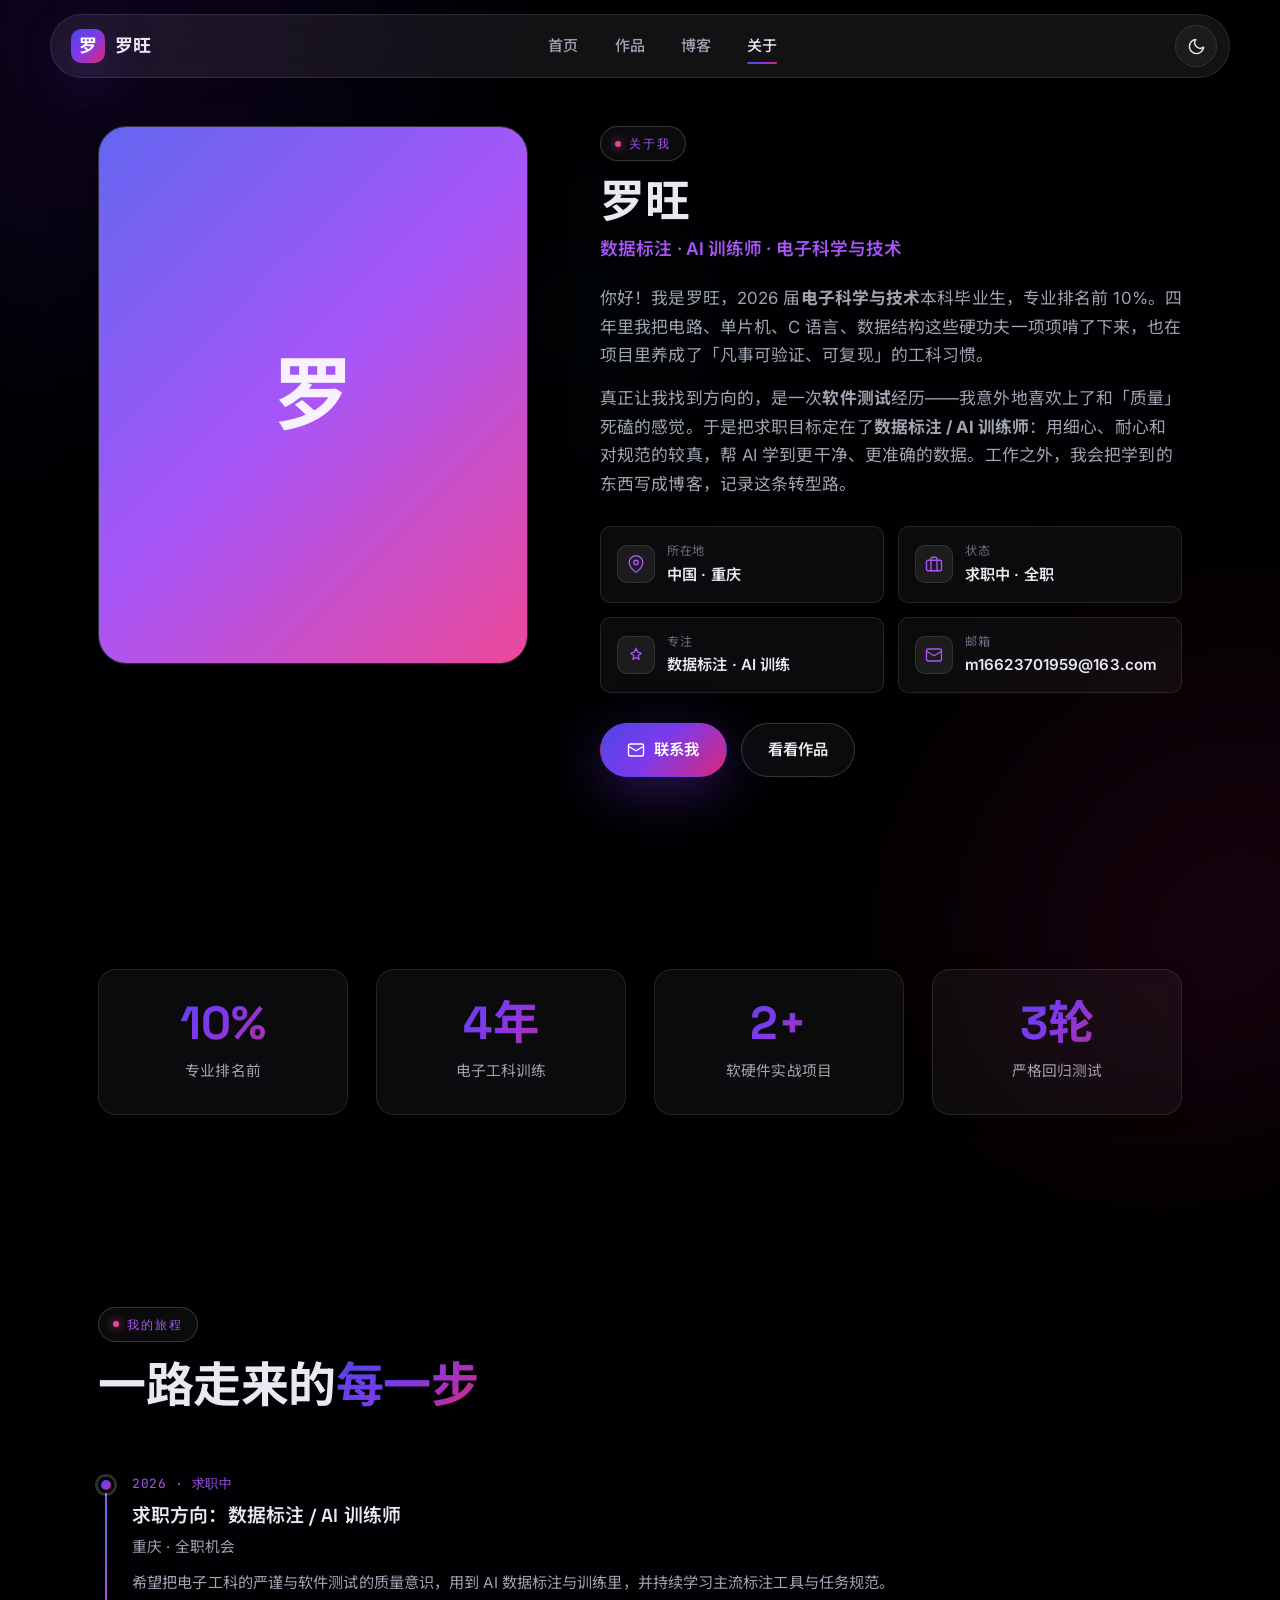
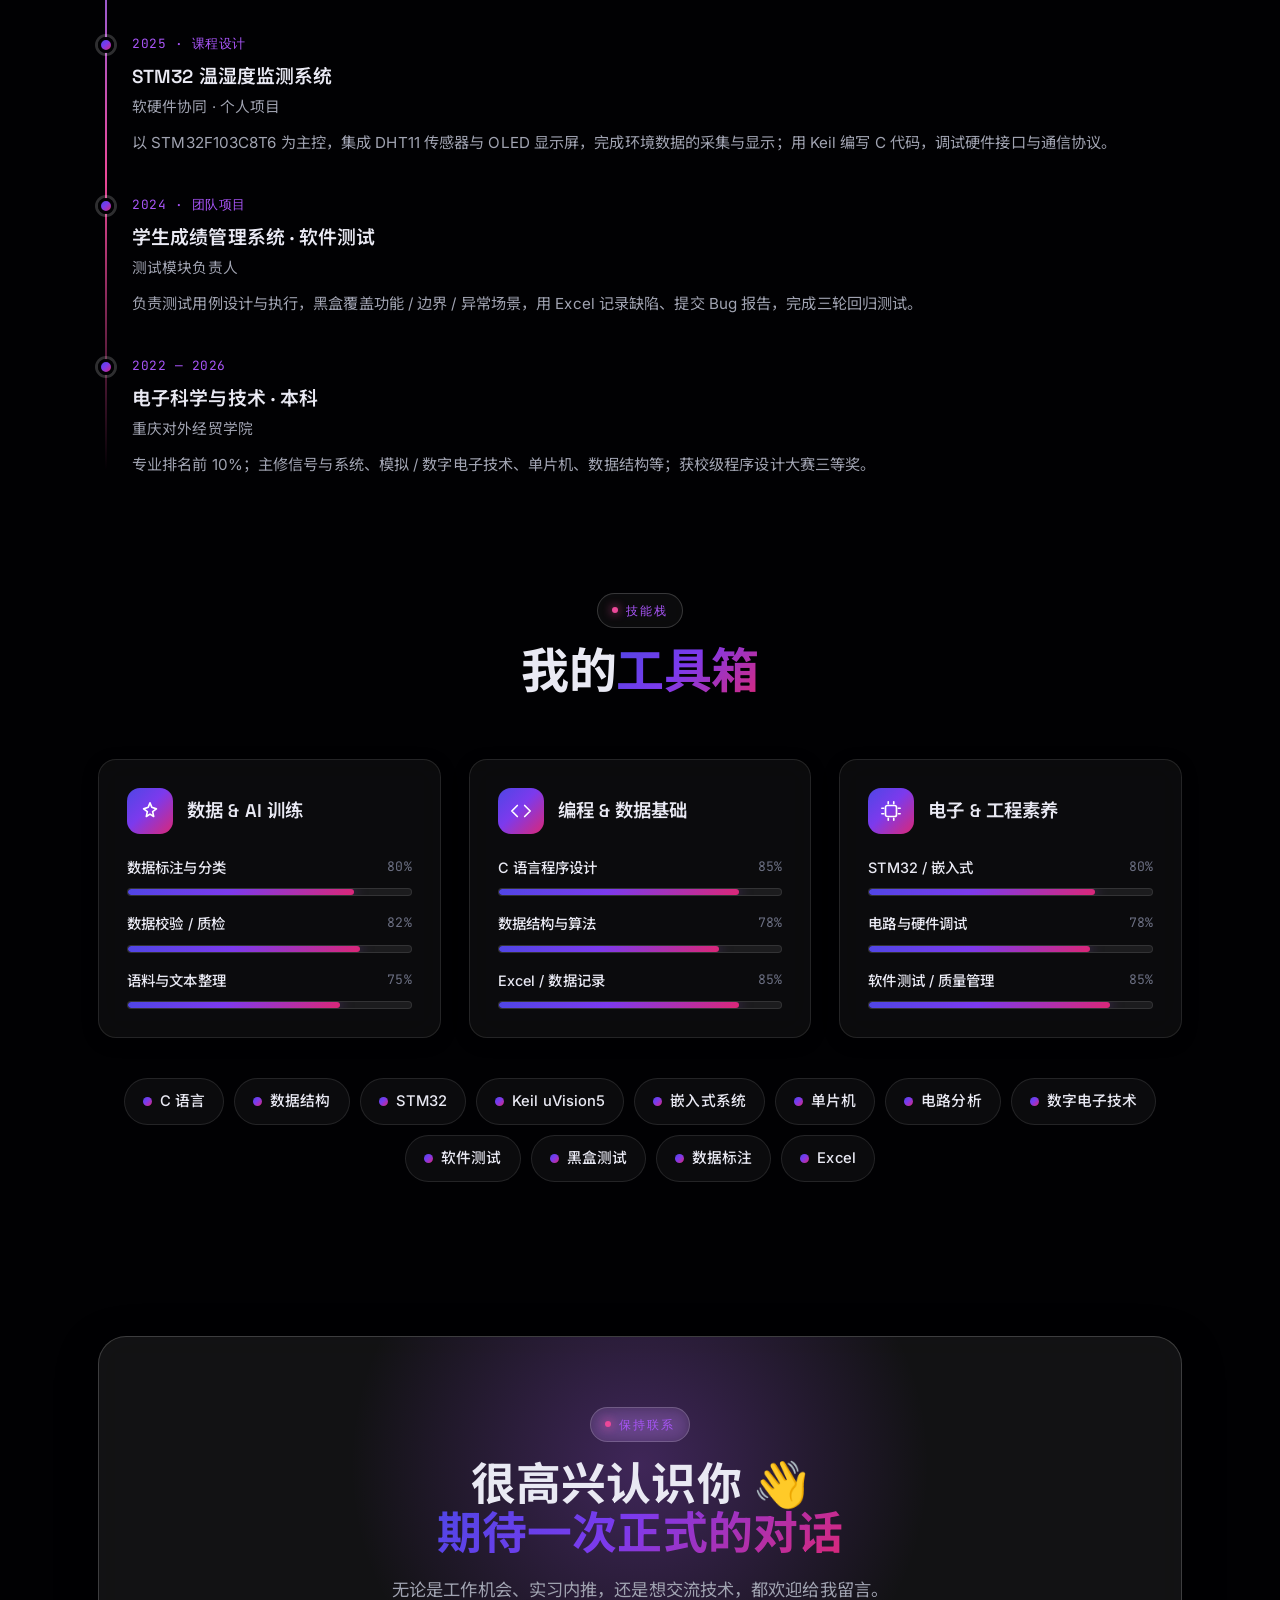
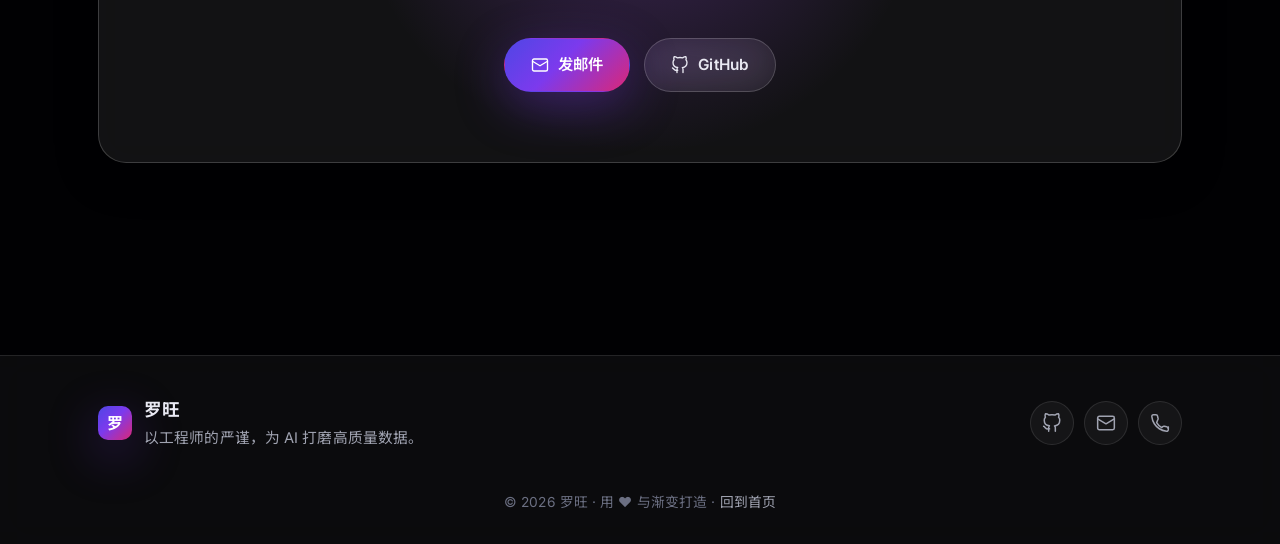
==== commit 7c6a2dcf: "feat: 替换为罗旺真实简历内容，定位数据标注/AI训练师" ====
--- a/about.html
+++ b/about.html
@@ -3,14 +3,14 @@
 <head>
   <meta charset="UTF-8" />
   <meta name="viewport" content="width=device-width, initial-scale=1.0" />
-  <title>关于 · 陈星河</title>
-  <meta name="description" content="关于陈星河 —— 创意开发者与设计工程师的经历、技能与故事。" />
+  <title>关于 · 罗旺</title>
+  <meta name="description" content="关于罗旺 —— 电子科学与技术本科，求职数据标注 / AI 训练师的经历、技能与故事。" />
   <link rel="icon" href="data:image/svg+xml,%3Csvg xmlns='http://www.w3.org/2000/svg' viewBox='0 0 32 32'%3E%3Cdefs%3E%3ClinearGradient id='g' x1='0' y1='0' x2='1' y2='1'%3E%3Cstop offset='0' stop-color='%236366f1'/%3E%3Cstop offset='.5' stop-color='%23a855f7'/%3E%3Cstop offset='1' stop-color='%23ec4899'/%3E%3C/linearGradient%3E%3C/defs%3E%3Crect width='32' height='32' rx='8' fill='url(%23g)'/%3E%3Cpath d='M16 7l2.3 6.2L24.5 15l-6.2 2.3L16 23.5l-2.3-6.2L7.5 15z' fill='white'/%3E%3C/svg%3E" />
   <link rel="preconnect" href="https://fonts.googleapis.com" />
   <link rel="preconnect" href="https://fonts.gstatic.com" crossorigin />
   <link href="https://fonts.googleapis.com/css2?family=Space+Grotesk:wght@400;500;600;700&family=Inter:wght@400;500;600;700&family=JetBrains+Mono:wght@400;500&family=Noto+Sans+SC:wght@400;500;700&display=swap" rel="stylesheet" />
-  <link rel="stylesheet" href="css/style.css?v=3" />
-  <link rel="stylesheet" href="css/components.css?v=3" />
+  <link rel="stylesheet" href="css/style.css?v=4" />
+  <link rel="stylesheet" href="css/components.css?v=4" />
   <script>(function(){try{if(localStorage.getItem('theme')==='light'){document.documentElement.setAttribute('data-theme','light');}}catch(e){}})();</script>
 </head>
 <body>
@@ -21,15 +21,15 @@
         <div class="about-grid">
           <div class="avatar-wrap reveal">
             <div class="avatar-bg"></div>
-            <div class="avatar-glyph">星</div>
+            <div class="avatar-glyph">罗</div>
           </div>
           <div class="reveal" data-delay="1">
             <span class="eyebrow">关于我</span>
-            <h1 class="about-name" style="margin-top:16px">陈星河</h1>
-            <div class="about-role">创意开发者 · 设计工程师</div>
+            <h1 class="about-name" style="margin-top:16px">罗旺</h1>
+            <div class="about-role">数据标注 · AI 训练师 · 电子科学与技术</div>
             <div class="about-bio">
-              <p>你好！我是陈星河，一名站在<strong>设计与工程交界处</strong>的创造者。过去几年里，我一直在做同一件事：把抽象的想法，变成人们愿意停留、愿意使用的数字产品。</p>
-              <p>我相信好的产品 = 扎实的工程 + 有温度的设计。所以我既会和像素较劲，也会为一行更优雅的代码而开心。工作之外，我喜欢研究新的动效、写写博客，把踩过的坑分享出来。</p>
+              <p>你好！我是罗旺，2026 届<strong>电子科学与技术</strong>本科毕业生，专业排名前 10%。四年里我把电路、单片机、C 语言、数据结构这些硬功夫一项项啃了下来，也在项目里养成了「凡事可验证、可复现」的工科习惯。</p>
+              <p>真正让我找到方向的，是一次<strong>软件测试</strong>经历——我意外地喜欢上了和「质量」死磕的感觉。于是把求职目标定在了<strong>数据标注 / AI 训练师</strong>：用细心、耐心和对规范的较真，帮 AI 学到更干净、更准确的数据。工作之外，我会把学到的东西写成博客，记录这条转型路。</p>
             </div>
             <div class="about-facts">
               <div class="fact">
@@ -38,19 +38,19 @@
               </div>
               <div class="fact">
                 <span class="fact-ico"><svg viewBox="0 0 24 24" fill="none" stroke="currentColor" stroke-width="1.8" stroke-linecap="round" stroke-linejoin="round"><rect x="2" y="7" width="20" height="14" rx="2"/><path d="M16 21V5a2 2 0 00-2-2h-4a2 2 0 00-2 2v16"/></svg></span>
-                <div><div class="fact-label">状态</div><div class="fact-value">开放合作中</div></div>
+                <div><div class="fact-label">状态</div><div class="fact-value">求职中 · 全职</div></div>
               </div>
               <div class="fact">
-                <span class="fact-ico"><svg viewBox="0 0 24 24" fill="none" stroke="currentColor" stroke-width="1.8" stroke-linecap="round" stroke-linejoin="round"><path d="M16 18l6-6-6-6M8 6l-6 6 6 6"/></svg></span>
-                <div><div class="fact-label">专注</div><div class="fact-value">前端 · 设计系统</div></div>
+                <span class="fact-ico"><svg viewBox="0 0 24 24" fill="none" stroke="currentColor" stroke-width="1.8" stroke-linecap="round" stroke-linejoin="round"><path d="M12 3l1.9 4.8L19 9.7l-4.1 2.9L16 18l-4-2.6L8 18l1.1-5.4L5 9.7l5.1-1.9z"/></svg></span>
+                <div><div class="fact-label">专注</div><div class="fact-value">数据标注 · AI 训练</div></div>
               </div>
               <div class="fact">
                 <span class="fact-ico"><svg viewBox="0 0 24 24" fill="none" stroke="currentColor" stroke-width="1.8" stroke-linecap="round" stroke-linejoin="round"><rect x="2" y="4" width="20" height="16" rx="2"/><path d="M22 7l-10 6L2 7"/></svg></span>
-                <div><div class="fact-label">邮箱</div><div class="fact-value">hello@example.com</div></div>
+                <div><div class="fact-label">邮箱</div><div class="fact-value">m16623701959@163.com</div></div>
               </div>
             </div>
             <div class="hero__cta" style="margin-top:30px">
-              <a class="btn btn--primary" href="mailto:hello@example.com">
+              <a class="btn btn--primary" href="mailto:m16623701959@163.com">
                 <svg viewBox="0 0 24 24" fill="none" stroke="currentColor" stroke-width="1.8" stroke-linecap="round" stroke-linejoin="round"><rect x="2" y="4" width="20" height="16" rx="2"/><path d="M22 7l-10 6L2 7"/></svg>
                 联系我
               </a>
@@ -96,14 +96,14 @@
       <div class="container">
         <div class="cta-card reveal">
           <span class="eyebrow">保持联系</span>
-          <h2 class="cta-card__title" style="margin-top:18px">很高兴认识你 👋<br /><span class="text-grad">期待与你的下一次对话</span></h2>
-          <p class="cta-card__sub">无论是工作机会、项目合作，还是想交流技术，都欢迎给我留言。</p>
+          <h2 class="cta-card__title" style="margin-top:18px">很高兴认识你 👋<br /><span class="text-grad">期待一次正式的对话</span></h2>
+          <p class="cta-card__sub">无论是工作机会、实习内推，还是想交流技术，都欢迎给我留言。</p>
           <div class="cta-card__actions">
-            <a class="btn btn--primary" href="mailto:hello@example.com">
+            <a class="btn btn--primary" href="mailto:m16623701959@163.com">
               <svg viewBox="0 0 24 24" fill="none" stroke="currentColor" stroke-width="1.8" stroke-linecap="round" stroke-linejoin="round"><rect x="2" y="4" width="20" height="16" rx="2"/><path d="M22 7l-10 6L2 7"/></svg>
               发邮件
             </a>
-            <a class="btn btn--ghost" href="https://github.com" target="_blank" rel="noopener">
+            <a class="btn btn--ghost" href="https://github.com/HF-lw" target="_blank" rel="noopener">
               <svg viewBox="0 0 24 24" fill="none" stroke="currentColor" stroke-width="1.8" stroke-linecap="round" stroke-linejoin="round"><path d="M9 19c-5 1.5-5-2.5-7-3m14 6v-3.9a3.4 3.4 0 00-.9-2.6c3-.3 6.2-1.5 6.2-6.7A5.2 5.2 0 0019.9 5 4.9 4.9 0 0019.8 1S18.5.6 15.5 2.5a13.4 13.4 0 00-7 0C5.5.6 4.2 1 4.2 1A4.9 4.9 0 004.1 5 5.2 5.2 0 002.7 8.6c0 5.2 3.2 6.4 6.2 6.7a3.4 3.4 0 00-.9 2.6V22"/></svg>
               GitHub
             </a>
@@ -113,7 +113,7 @@
     </section>
   </main>
 
-  <script src="js/data.js"></script>
-  <script src="js/main.js"></script>
+  <script src="js/data.js?v=4"></script>
+  <script src="js/main.js?v=4"></script>
 </body>
 </html>
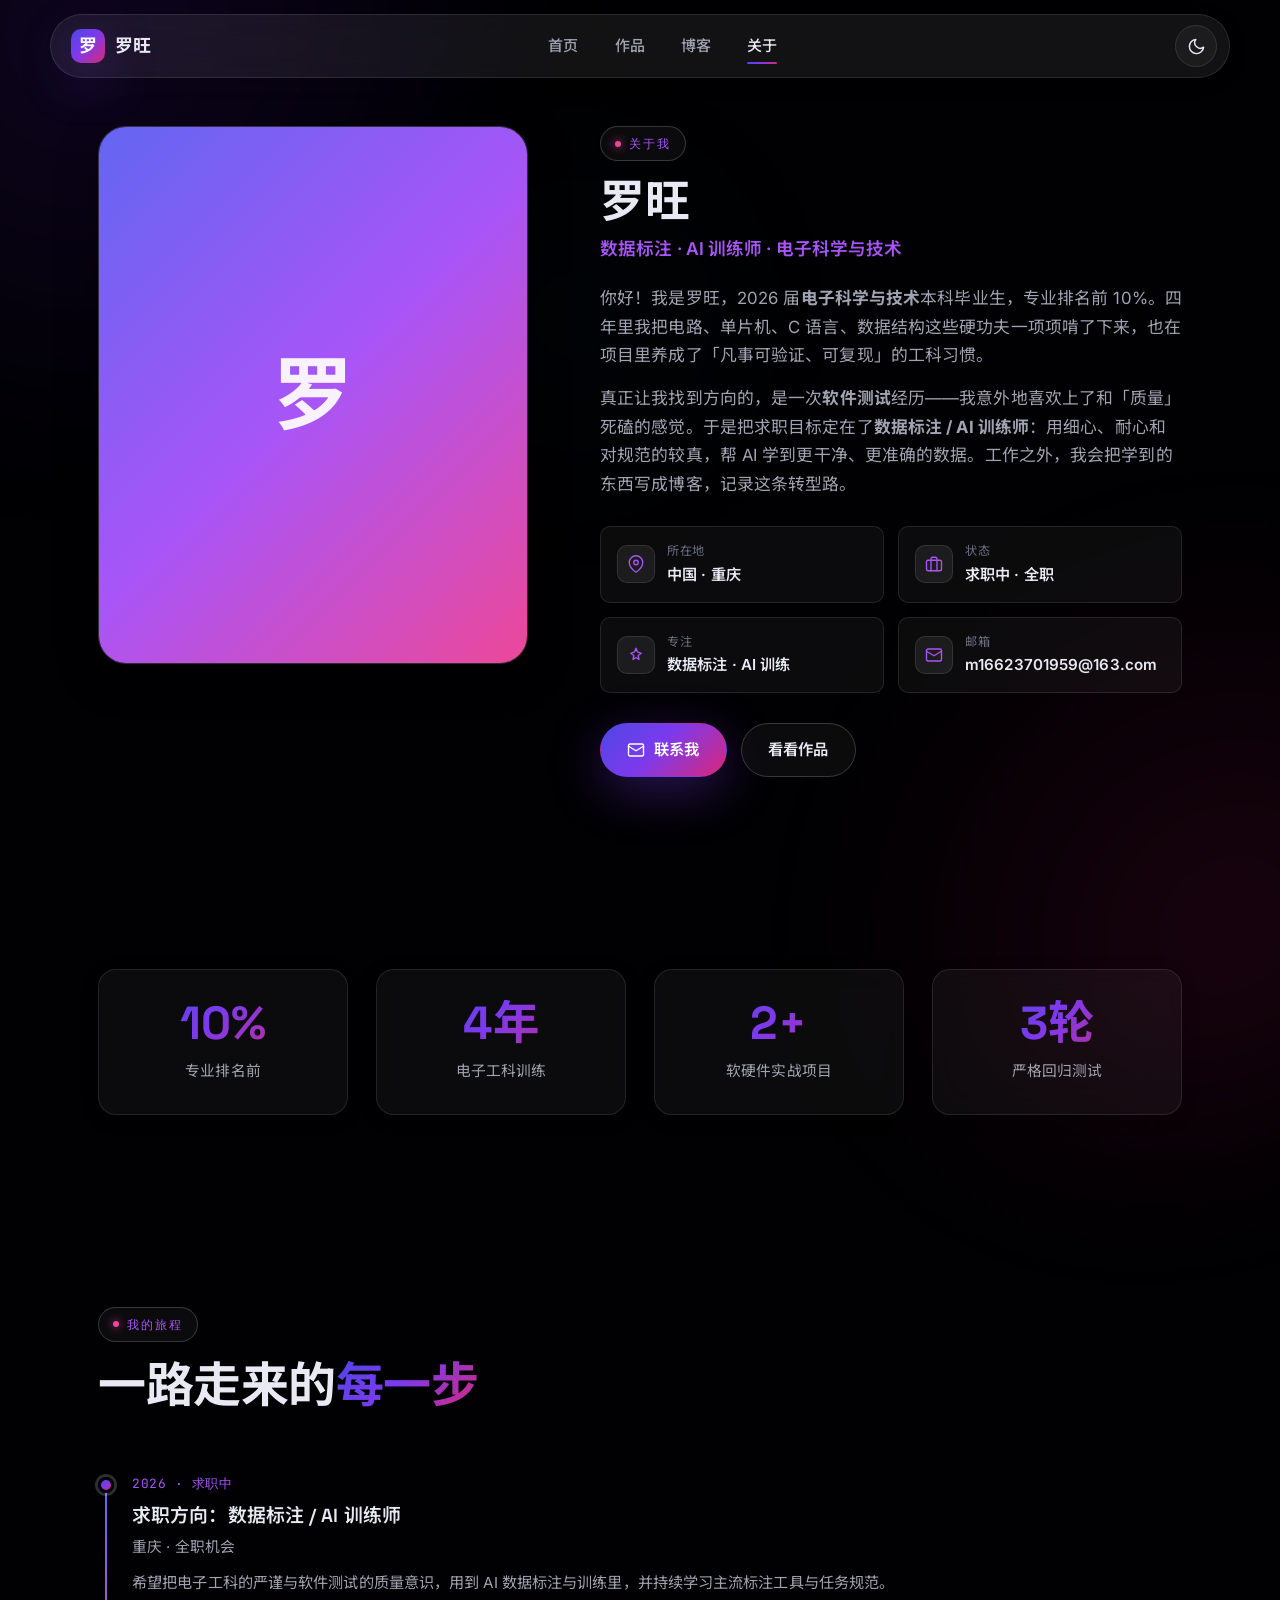
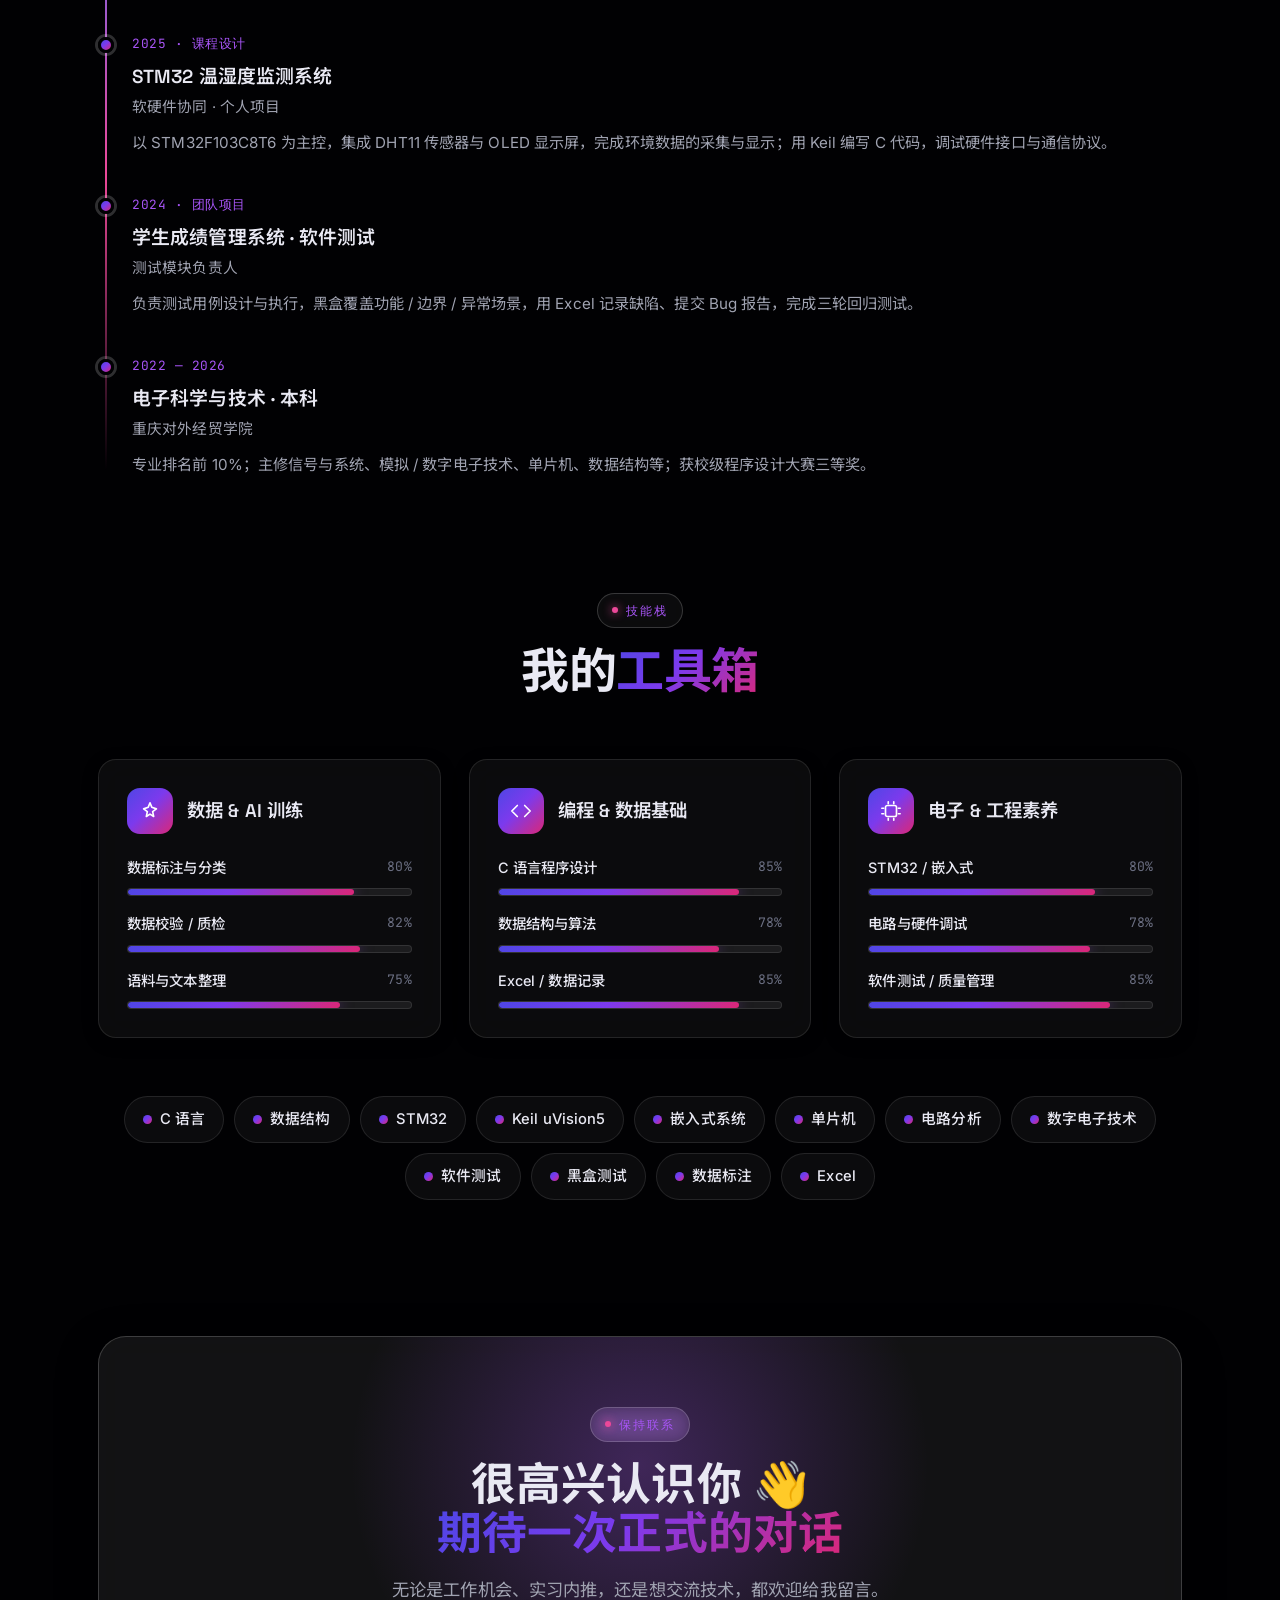
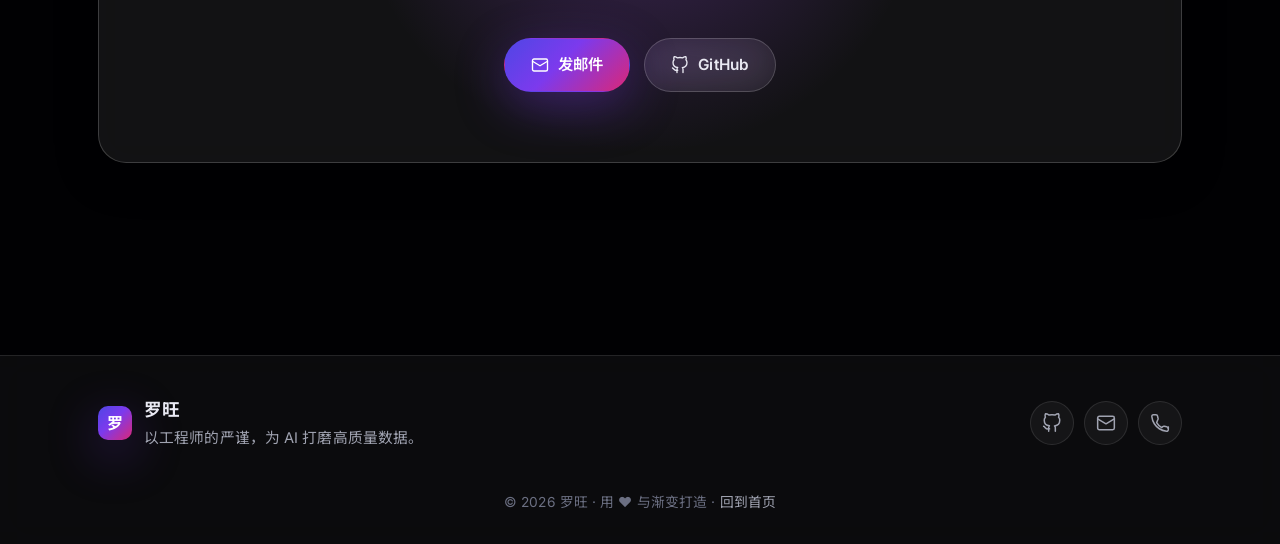
==== commit bd3dd0e5: "fix: 优化滚动动效兜底与项目空链接" ====
--- a/about.html
+++ b/about.html
@@ -9,8 +9,8 @@
   <link rel="preconnect" href="https://fonts.googleapis.com" />
   <link rel="preconnect" href="https://fonts.gstatic.com" crossorigin />
   <link href="https://fonts.googleapis.com/css2?family=Space+Grotesk:wght@400;500;600;700&family=Inter:wght@400;500;600;700&family=JetBrains+Mono:wght@400;500&family=Noto+Sans+SC:wght@400;500;700&display=swap" rel="stylesheet" />
-  <link rel="stylesheet" href="css/style.css?v=4" />
-  <link rel="stylesheet" href="css/components.css?v=4" />
+  <link rel="stylesheet" href="css/style.css?v=6" />
+  <link rel="stylesheet" href="css/components.css?v=6" />
   <script>(function(){try{if(localStorage.getItem('theme')==='light'){document.documentElement.setAttribute('data-theme','light');}}catch(e){}})();</script>
 </head>
 <body>
@@ -113,7 +113,7 @@
     </section>
   </main>
 
-  <script src="js/data.js?v=4"></script>
-  <script src="js/main.js?v=4"></script>
+  <script src="js/data.js?v=6"></script>
+  <script src="js/main.js?v=6"></script>
 </body>
 </html>
--- a/css/style.css
+++ b/css/style.css
@@ -449,9 +449,11 @@
 
 /* ---------- 滚动揭示动效 ---------- */
 .reveal {
-  opacity: 0;
-  transform: translateY(28px);
   transition: opacity 0.7s var(--ease), transform 0.7s var(--ease);
+}
+.js .reveal {
+  opacity: 1;
+  transform: translateY(18px);
 }
 .reveal.is-visible { opacity: 1; transform: none; }
 .reveal[data-delay="1"] { transition-delay: 0.08s; }
--- a/css/components.css
+++ b/css/components.css
@@ -246,8 +246,12 @@
   color: var(--text);
   white-space: nowrap;
 }
+.project-card__link.is-disabled {
+  color: var(--text-dim);
+  cursor: default;
+}
 .project-card__link svg { width: 16px; height: 16px; transition: transform var(--t-fast); }
-.project-card:hover .project-card__link svg { transform: translate(3px, -3px); }
+.project-card:hover .project-card__link:not(.is-disabled) svg { transform: translate(3px, -3px); }
 
 /* ============================================================
    博客文章卡片
